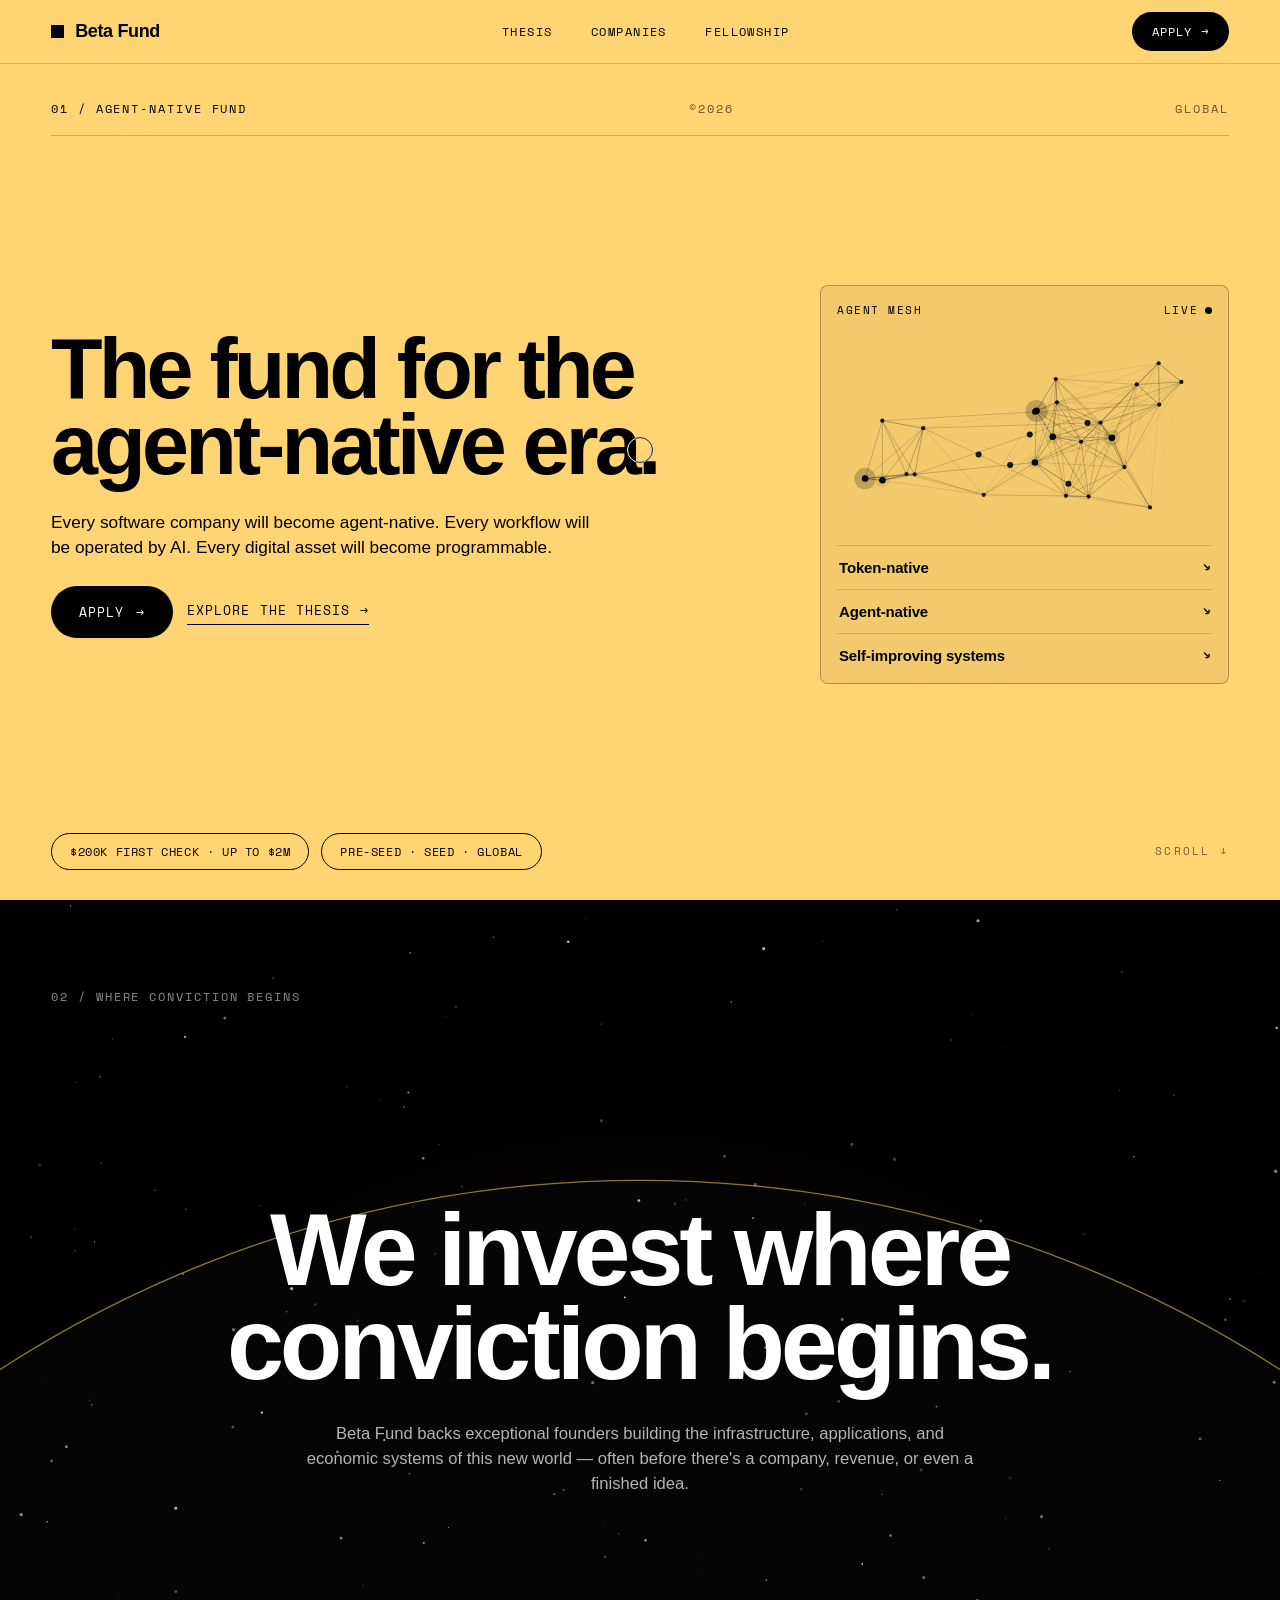
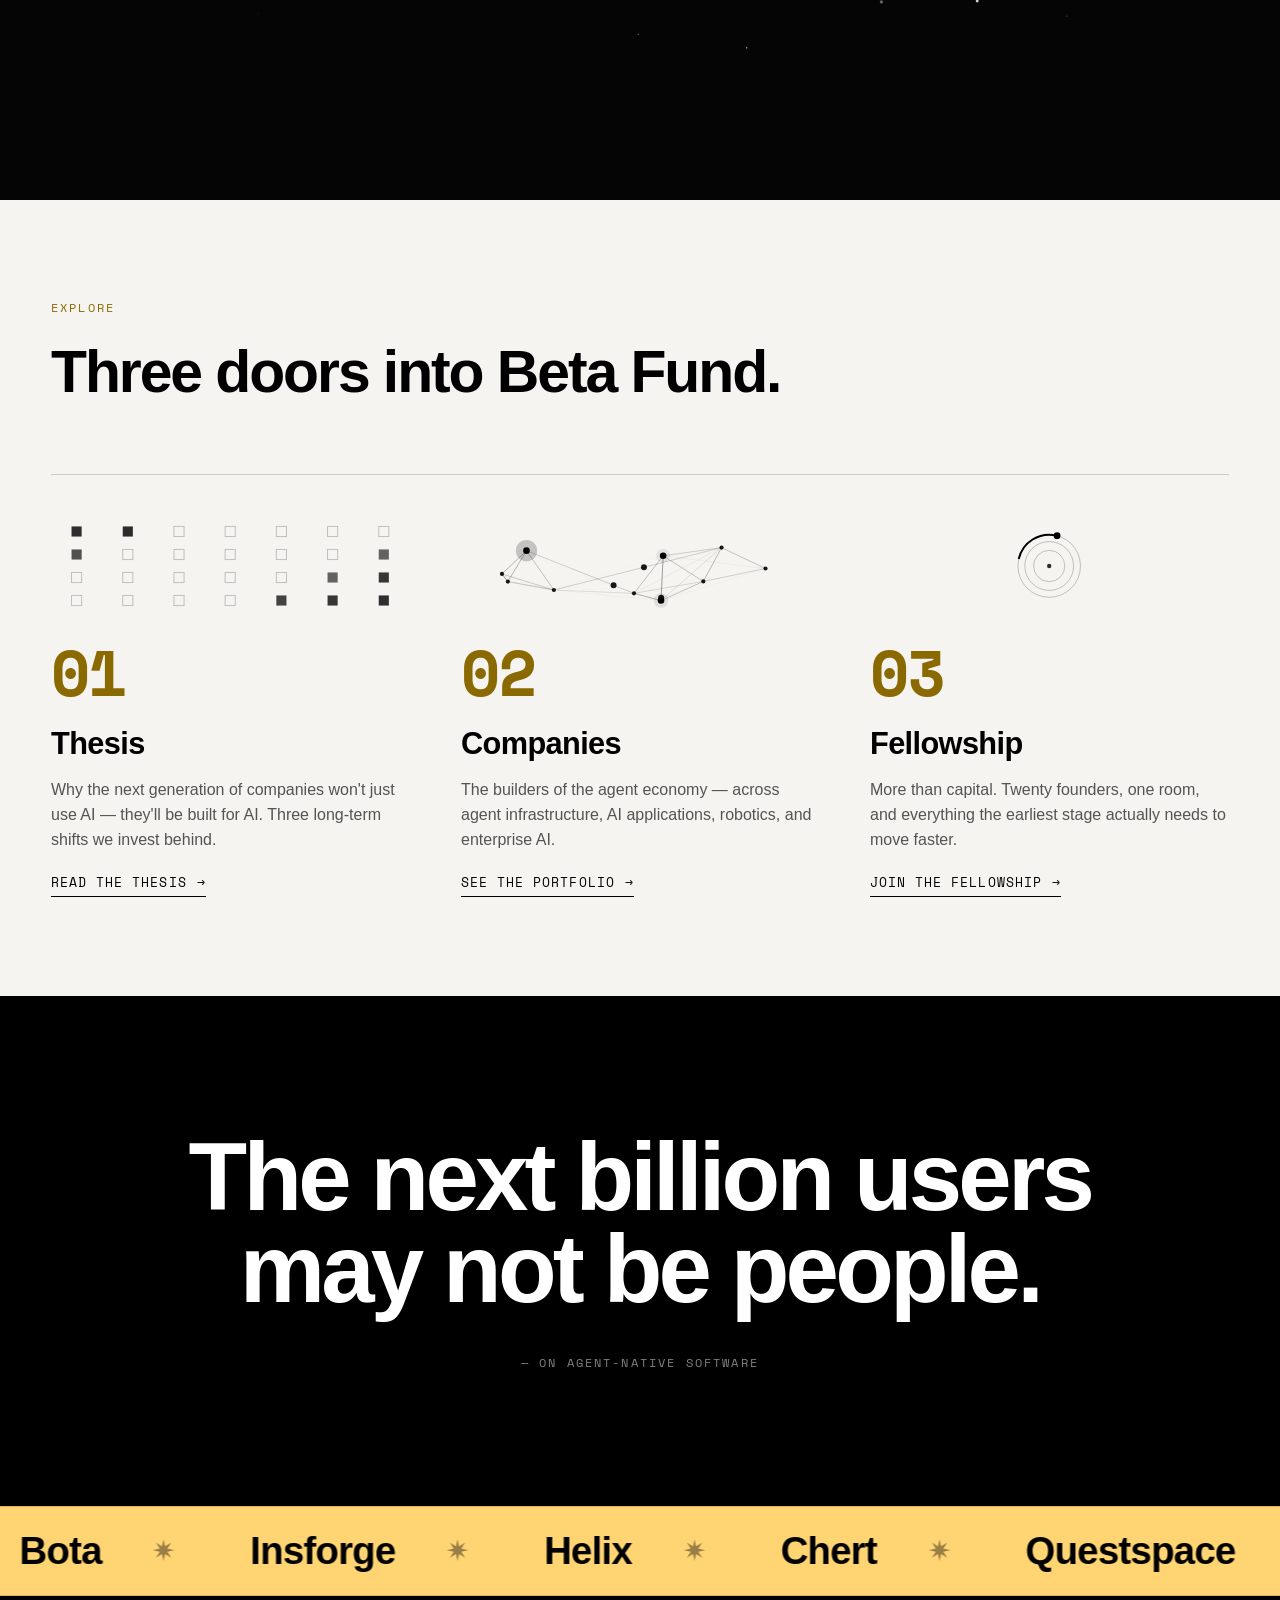
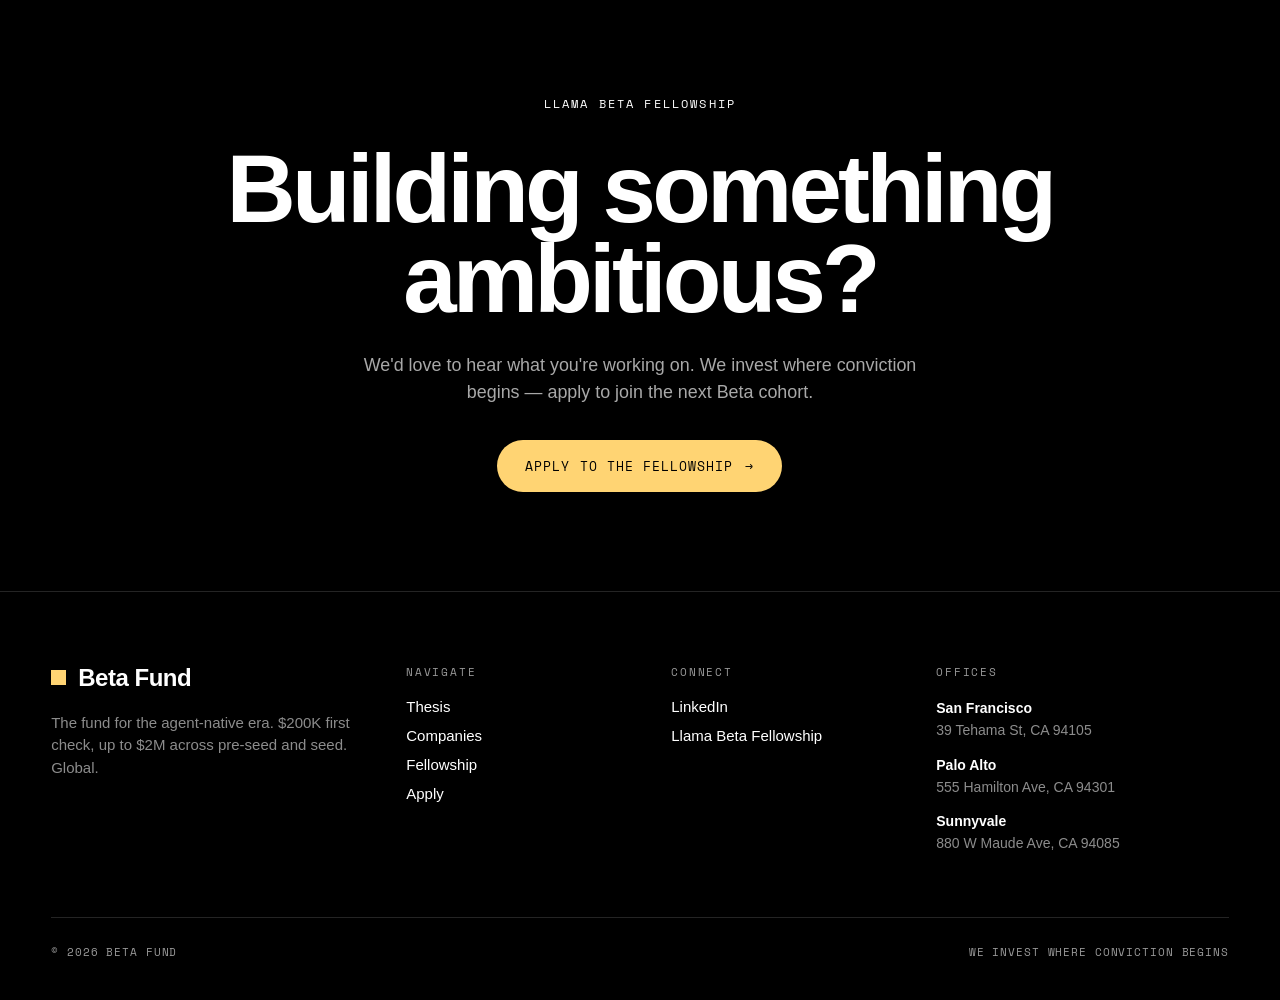
==== index.html @ a0176323 "Beta Fund site: multi-page static rebuild (mobile-optimized, a11y-hardened)" ====
<!DOCTYPE html>
<html lang="en">
<head>
<meta charset="utf-8">
<meta name="viewport" content="width=device-width, initial-scale=1">
<title>Beta Fund — The fund for the agent-native era</title>
<meta name="description" content="Beta Fund backs founders building the agent-native era. $200K first check, up to $2M across pre-seed and seed. Global.">
<meta property="og:title" content="Beta Fund — The fund for the agent-native era">
<meta property="og:description" content="We invest where conviction begins. $200K first check, up to $2M across pre-seed and seed. Global.">
<meta property="og:type" content="website">
<meta name="theme-color" content="#FFD473">
<link rel="icon" href="data:image/svg+xml,%3Csvg xmlns='http://www.w3.org/2000/svg' viewBox='0 0 32 32'%3E%3Crect width='32' height='32' fill='%23FFD473'/%3E%3Crect x='9' y='9' width='14' height='14' fill='%23000'/%3E%3C/svg%3E">
<meta property="og:image" content="https://betafund.ai/assets/og.png">
<link rel="preconnect" href="https://fonts.googleapis.com">
<link rel="preconnect" href="https://fonts.gstatic.com" crossorigin>
<link href="https://fonts.googleapis.com/css2?family=Space+Mono:wght@400;700&display=swap" rel="stylesheet">
<link rel="stylesheet" href="./css/site.css">
</head>
<body>
<a href="#main" class="skip-link">Skip to content</a>
<div id="mcursor"></div>

<header class="site-header">
  <a href="./index.html" class="brand" data-magnetic aria-label="Beta Fund — home"><span class="mark"></span>Beta&nbsp;Fund</a>
  <nav class="nav-links" aria-label="Primary">
    <a href="./thesis.html">Thesis</a>
    <a href="./companies.html">Companies</a>
    <a href="./fellowship.html">Fellowship</a>
  </nav>
  <a href="./apply.html" class="nav-cta" data-magnetic>Apply <span>→</span></a>
  <button class="nav-toggle" aria-label="Open menu" aria-expanded="false" aria-controls="mobileNav"><span></span><span></span><span></span></button>
</header>
<nav id="mobileNav" class="mobile-nav" aria-label="Mobile">
  <a href="./thesis.html">Thesis <span class="num">01</span></a>
  <a href="./companies.html">Companies <span class="num">02</span></a>
  <a href="./fellowship.html">Fellowship <span class="num">03</span></a>
  <a href="./apply.html">Apply <span class="num">04</span></a>
  <a href="./apply.html" class="m-cta">Apply to the fellowship →</a>
  <div class="m-meta">$200K first check · up to $2M</div>
</nav>

<main id="main" tabindex="-1">

  <!-- HERO -->
  <section class="hero" id="top">
    <div class="hero-top" data-reveal data-d="0">
      <span>01 / Agent-native fund</span>
      <span>©2026</span>
      <span>Global</span>
    </div>
    <div class="hero-main">
      <div>
        <h1 class="hero-title" data-reveal data-d="80">The fund for the agent-native era.</h1>
        <p class="hero-sub" data-reveal data-d="180">Every software company will become agent-native. Every workflow will be operated by AI. Every digital asset will become programmable.</p>
        <div class="hero-cta" data-reveal data-d="260" style="display:flex;flex-wrap:wrap;gap:14px;align-items:center;margin-top:26px">
          <a href="./apply.html" class="btn" data-magnetic style="background:#000;color:#fff">Apply <span class="arr">→</span></a>
          <a href="./thesis.html" class="text-link" data-magnetic style="margin-top:0">Explore the thesis <span class="arr">→</span></a>
        </div>
      </div>
      <div class="hero-card" data-reveal data-d="340">
        <div class="hero-card-head">
          <span>Agent mesh</span>
          <span class="live">Live <span class="dot"></span></span>
        </div>
        <canvas data-motif="mesh" data-animated="1" data-tone="ink"></canvas>
        <div>
          <a href="./thesis.html" class="thesis-link" data-magnetic>Token-native <span>↘</span></a>
          <a href="./thesis.html" class="thesis-link" data-magnetic>Agent-native <span>↘</span></a>
          <a href="./thesis.html" class="thesis-link" data-magnetic>Self-improving systems <span>↘</span></a>
        </div>
      </div>
    </div>
    <div class="hero-foot">
      <div class="pill-row" data-reveal data-d="200">
        <span class="pill">$200K first check · up to $2M</span>
        <span class="pill">Pre-seed · Seed · Global</span>
      </div>
      <span class="scroll-hint">Scroll ↓</span>
    </div>
  </section>

  <!-- FILM / COSMIC -->
  <section class="film">
    <canvas id="cosmic"></canvas>
    <div class="corner">02 / Where conviction begins</div>
    <div class="film-inner">
      <h2 data-reveal>We invest where<br>conviction begins.</h2>
      <p data-reveal data-d="160">Beta Fund backs exceptional founders building the infrastructure, applications, and economic systems of this new world — often before there's a company, revenue, or even a finished idea.</p>
    </div>
  </section>

  <!-- EXPLORE CARDS -->
  <section class="section bg-paper">
    <div class="wrap">
      <div class="section-head measure">
        <div class="eyebrow gold" data-reveal>Explore</div>
        <h2 class="h2" data-reveal data-d="60">Three doors into Beta Fund.</h2>
      </div>
      <div class="thesis-grid">
        <a href="./thesis.html" class="thesis-card" data-reveal data-d="100" data-magnetic style="display:block;color:inherit">
          <canvas data-motif="grid" data-tone="ink"></canvas>
          <div class="num">01</div>
          <h3>Thesis</h3>
          <p>Why the next generation of companies won't just use AI — they'll be built for AI. Three long-term shifts we invest behind.</p>
          <span class="text-link" style="margin-top:20px">Read the thesis <span class="arr">→</span></span>
        </a>
        <a href="./companies.html" class="thesis-card" data-reveal data-d="160" data-magnetic style="display:block;color:inherit">
          <canvas data-motif="mesh" data-tone="ink"></canvas>
          <div class="num">02</div>
          <h3>Companies</h3>
          <p>The builders of the agent economy — across agent infrastructure, AI applications, robotics, and enterprise AI.</p>
          <span class="text-link" style="margin-top:20px">See the portfolio <span class="arr">→</span></span>
        </a>
        <a href="./fellowship.html" class="thesis-card" data-reveal data-d="220" data-magnetic style="display:block;color:inherit">
          <canvas data-motif="loop" data-tone="ink"></canvas>
          <div class="num">03</div>
          <h3>Fellowship</h3>
          <p>More than capital. Twenty founders, one room, and everything the earliest stage actually needs to move faster.</p>
          <span class="text-link" style="margin-top:20px">Join the fellowship <span class="arr">→</span></span>
        </a>
      </div>
    </div>
  </section>

  <!-- PULL QUOTE -->
  <section class="pull">
    <p data-reveal>The next billion users<br>may not be people.</p>
    <div class="src" data-reveal data-d="160">— On agent-native software</div>
  </section>

  <!-- MARQUEE -->
  <div class="marquee">
    <div class="marquee-track" id="marquee-track">
      <span>Bota<span class="star">✷</span></span><span>Insforge<span class="star">✷</span></span><span>Helix<span class="star">✷</span></span><span>Chert<span class="star">✷</span></span><span>Questspace<span class="star">✷</span></span><span>Pally<span class="star">✷</span></span><span>Origami Robotics<span class="star">✷</span></span><span>Neural Motion<span class="star">✷</span></span><span>Ruune<span class="star">✷</span></span><span>Vali<span class="star">✷</span></span><span>Scam AI<span class="star">✷</span></span><span>Emergent Sciences<span class="star">✷</span></span>
      <span>Bota<span class="star">✷</span></span><span>Insforge<span class="star">✷</span></span><span>Helix<span class="star">✷</span></span><span>Chert<span class="star">✷</span></span><span>Questspace<span class="star">✷</span></span><span>Pally<span class="star">✷</span></span><span>Origami Robotics<span class="star">✷</span></span><span>Neural Motion<span class="star">✷</span></span><span>Ruune<span class="star">✷</span></span><span>Vali<span class="star">✷</span></span><span>Scam AI<span class="star">✷</span></span><span>Emergent Sciences<span class="star">✷</span></span>
    </div>
  </div>

  <!-- CTA -->
  <section class="section bg-ink" style="text-align:center">
    <div class="wrap">
      <div class="eyebrow acc" data-reveal style="margin-bottom:32px">Llama Beta Fellowship</div>
      <h2 data-reveal data-d="60" style="margin:0 auto;max-width:1100px;font-weight:800;font-size:clamp(40px,7.5vw,110px);line-height:.94;letter-spacing:-.04em;text-wrap:balance">Building something ambitious?</h2>
      <p class="lead" data-reveal data-d="140" style="margin:28px auto 0;text-align:center;max-width:560px">We'd love to hear what you're working on. We invest where conviction begins — apply to join the next Beta cohort.</p>
      <div data-reveal data-d="200" style="margin-top:34px">
        <a href="./apply.html" class="btn accent" data-magnetic>Apply to the fellowship <span class="arr">→</span></a>
      </div>
    </div>
  </section>

</main>

<footer class="site-footer">
  <div class="wrap">
    <div class="footer-grid">
      <div class="fbrand">
        <a href="./index.html" data-magnetic><span class="mark"></span>Beta Fund</a>
        <p>The fund for the agent-native era. $200K first check, up to $2M across pre-seed and seed. Global.</p>
      </div>
      <div class="fcol">
        <div class="ftitle">Navigate</div>
        <div class="flist">
          <a href="./thesis.html">Thesis</a>
          <a href="./companies.html">Companies</a>
          <a href="./fellowship.html">Fellowship</a>
          <a href="./apply.html">Apply</a>
        </div>
      </div>
      <div class="fcol">
        <div class="ftitle">Connect</div>
        <div class="flist">
          <a href="https://www.linkedin.com/company/betafund/" target="_blank" rel="noopener">LinkedIn</a>
          <a href="./apply.html">Llama Beta Fellowship</a>
        </div>
      </div>
      <div class="fcol">
        <div class="ftitle">Offices</div>
        <div class="offices">
          <div><span class="city">San Francisco</span>39 Tehama St, CA 94105</div>
          <div><span class="city">Palo Alto</span>555 Hamilton Ave, CA 94301</div>
          <div><span class="city">Sunnyvale</span>880 W Maude Ave, CA 94085</div>
        </div>
      </div>
    </div>
    <div class="footer-bottom">
      <span>© 2026 Beta Fund</span>
      <span>We invest where conviction begins</span>
    </div>
  </div>
</footer>

<script src="./js/site.js"></script>
</body>
</html>
---- css/site.css ----
/* ============================================================
   Beta Fund — shared design system (multi-page static)
   Yellow editorial. Mobile-first.
   ============================================================ */
:root{
  --accent:#FFD473;
  --gold-deep:#8A6A00;
  --ink:#000000;
  --paper:#F6F4F1;
  --sans:'Helvetica Neue',Helvetica,Arial,sans-serif;
  --mono:'Space Mono',ui-monospace,'SF Mono',Menlo,monospace;
  --header-h:64px;
  --pad-x:clamp(18px,4vw,72px);
  --maxw:1280px;
}
*{box-sizing:border-box}
html{scroll-behavior:smooth;-webkit-text-size-adjust:100%}
body{
  margin:0;background:var(--ink);font-family:var(--sans);color:var(--ink);
  -webkit-font-smoothing:antialiased;text-rendering:optimizeLegibility;
  overflow-x:hidden;
}
a{color:inherit;text-decoration:none}
button{font-family:inherit}
img{max-width:100%;display:block}
canvas{display:block}
::selection{background:var(--accent);color:#000}
/* Visible on BOTH the yellow surfaces (dark halo) and the black surfaces (yellow ring).
   Keep the real outline as the forced-colors / Windows High Contrast fallback. */
:focus-visible{outline:2px solid var(--accent);outline-offset:2px;box-shadow:0 0 0 4px rgba(0,0,0,.75)}

/* skip link */
.skip-link{position:absolute;left:-9999px;top:0;z-index:3000}
.skip-link:focus{left:12px;top:12px;width:auto;height:auto;padding:10px 16px;background:#000;color:#fff;font-family:var(--mono);font-size:13px;letter-spacing:.06em;text-transform:uppercase;border-radius:8px}

.mono{font-family:var(--mono)}
.eyebrow{font-family:var(--mono);font-size:12px;letter-spacing:.18em;text-transform:uppercase}

/* ---- magnetic cursor (desktop only) ---- */
#mcursor{
  position:fixed;top:0;left:0;width:26px;height:26px;border-radius:50%;
  border:1.5px solid #fff;background:transparent;mix-blend-mode:difference;
  pointer-events:none;z-index:3000;
  transform:translate3d(-100px,-100px,0) translate(-50%,-50%);will-change:transform;
}
@media (hover:none){#mcursor{display:none!important}}

/* ============================================================
   HEADER + MOBILE NAV
   ============================================================ */
.site-header{
  position:fixed;top:0;left:0;right:0;height:var(--header-h);z-index:2000;
  background:var(--accent);display:flex;align-items:center;justify-content:space-between;
  padding:0 var(--pad-x);border-bottom:1px solid rgba(0,0,0,.16);
}
.brand{display:flex;align-items:center;gap:11px;font-weight:700;font-size:18px;letter-spacing:-.02em;color:#000}
.brand .mark{width:13px;height:13px;background:#000;display:inline-block}
.nav-links{display:flex;align-items:center;gap:clamp(20px,3vw,44px)}
.nav-links a{
  font-family:var(--mono);font-size:12px;letter-spacing:.12em;text-transform:uppercase;color:#000;
  padding:6px 0;border-bottom:1px solid transparent;transition:border-color .18s,opacity .18s;
}
.nav-links a:hover{border-bottom-color:#000}
.nav-links a[aria-current="page"]{border-bottom-color:#000}
.nav-cta{
  background:#000;color:#fff;font-family:var(--mono);font-size:12px;letter-spacing:.1em;text-transform:uppercase;
  padding:11px 20px;border-radius:100px;display:inline-flex;align-items:center;gap:8px;transition:background .18s;
}
.nav-cta:hover{background:#1a1a1a}

/* hamburger */
.nav-toggle{
  display:none;width:44px;height:44px;border:1px solid rgba(0,0,0,.4);border-radius:8px;
  background:transparent;cursor:pointer;align-items:center;justify-content:center;flex-direction:column;gap:5px;
}
.nav-toggle span{display:block;width:20px;height:2px;background:#000;transition:transform .25s,opacity .25s}
.nav-toggle[aria-expanded="true"] span:nth-child(1){transform:translateY(7px) rotate(45deg)}
.nav-toggle[aria-expanded="true"] span:nth-child(2){opacity:0}
.nav-toggle[aria-expanded="true"] span:nth-child(3){transform:translateY(-7px) rotate(-45deg)}

/* mobile drawer */
.mobile-nav{
  position:fixed;inset:var(--header-h) 0 0 0;z-index:1900;background:var(--accent);
  display:flex;flex-direction:column;padding:28px var(--pad-x) 40px;gap:4px;
  transform:translateY(-12px);opacity:0;pointer-events:none;visibility:hidden;
  transition:opacity .28s ease,transform .28s ease,visibility .28s;
  overflow-y:auto;
}
.mobile-nav.open{opacity:1;transform:none;pointer-events:auto;visibility:visible}
.mobile-nav a{
  font-weight:700;font-size:clamp(28px,8vw,44px);letter-spacing:-.02em;color:#000;
  padding:18px 0;border-bottom:1px solid rgba(0,0,0,.16);display:flex;justify-content:space-between;align-items:center;
}
.mobile-nav a .num{font-family:var(--mono);font-size:13px;font-weight:400;opacity:.5}
.mobile-nav a[aria-current="page"]{padding-left:16px;box-shadow:inset 4px 0 0 #000}
.mobile-nav a[aria-current="page"] .num{opacity:1}
.mobile-nav .m-cta{
  margin-top:24px;background:#000;color:#fff;border-radius:100px;justify-content:center;
  font-family:var(--mono);font-size:14px;letter-spacing:.08em;text-transform:uppercase;font-weight:700;
  padding:18px;border-bottom:none;
}
.mobile-nav .m-meta{margin-top:auto;padding-top:28px;font-family:var(--mono);font-size:11px;letter-spacing:.12em;text-transform:uppercase;color:rgba(0,0,0,.5);border-bottom:none}
body.nav-open{position:fixed;left:0;right:0;width:100%;overflow:hidden}

@media (max-width:860px){
  .nav-links{display:none}
  .nav-cta{display:none}
  .nav-toggle{display:flex}
}

/* ============================================================
   LAYOUT PRIMITIVES
   ============================================================ */
main{display:block;background:var(--ink)}
.section{padding:clamp(72px,11vh,150px) var(--pad-x)}
.section-pad-top{padding-top:calc(var(--header-h) + clamp(40px,7vh,90px))}
.wrap{max-width:var(--maxw);margin:0 auto;width:100%}
.measure{max-width:1000px}
.bg-paper{background:var(--paper);color:#000}
.bg-ink{background:#000;color:#fff}
.bg-accent{background:var(--accent);color:#000}

.section-head .eyebrow{margin-bottom:26px}
.section-head .eyebrow.gold{color:var(--gold-deep)}
.section-head .eyebrow.acc{color:var(--accent)}
.h2{margin:0;font-weight:800;font-size:clamp(30px,4.6vw,64px);line-height:1.02;letter-spacing:-.035em;text-wrap:balance}
.lead{margin:28px 0 0;max-width:680px;font-size:clamp(16px,1.4vw,21px);line-height:1.5}
.bg-paper .lead{color:rgba(0,0,0,.62)}
.bg-ink .lead{color:rgba(255,255,255,.66)}

/* ============================================================
   HERO (home)
   ============================================================ */
.hero{
  background:var(--accent);color:#000;min-height:100svh;
  padding:calc(var(--header-h) + 36px) var(--pad-x) 30px;
  display:flex;flex-direction:column;justify-content:space-between;gap:clamp(28px,4vh,52px);
  position:relative;overflow:hidden;
}
.hero-top{
  display:flex;justify-content:space-between;align-items:center;
  font-family:var(--mono);font-size:12px;letter-spacing:.16em;text-transform:uppercase;
  flex-wrap:wrap;gap:12px;border-bottom:1px solid rgba(0,0,0,.2);padding-bottom:18px;
}
.hero-top span:not(:first-child){opacity:.6}
.hero-main{display:grid;grid-template-columns:1.55fr .9fr;gap:clamp(32px,5vw,72px);align-items:center;width:100%}
.hero-title{margin:0;font-weight:800;font-size:clamp(40px,6.6vw,116px);line-height:.9;letter-spacing:-.045em}
.hero-sub{margin:clamp(22px,3vh,34px) 0 0;max-width:560px;font-size:clamp(16px,1.35vw,21px);line-height:1.45;font-weight:500}
.text-link{
  display:inline-flex;align-items:center;gap:10px;margin-top:26px;
  font-family:var(--mono);font-size:13px;letter-spacing:.08em;text-transform:uppercase;
  border-bottom:1px solid currentColor;padding-bottom:4px;
}
.text-link .arr,.btn .arr{display:inline-block;transition:transform .18s cubic-bezier(.2,0,0,1)}
.text-link:hover .arr,.btn:hover .arr{transform:translateX(5px)}
.hero-card{
  border:1px solid rgba(0,0,0,.28);border-radius:8px;background:rgba(0,0,0,.05);
  padding:16px 16px 6px;display:flex;flex-direction:column;gap:14px;min-height:clamp(300px,44vh,420px);
}
.hero-card-head{display:flex;justify-content:space-between;align-items:center;font-family:var(--mono);font-size:11px;letter-spacing:.14em;text-transform:uppercase}
.hero-card-head .live{display:inline-flex;align-items:center;gap:7px}
.hero-card-head .dot{width:7px;height:7px;border-radius:50%;background:#000;display:inline-block}
.hero-card canvas{flex:1;width:100%;min-height:175px}
.hero-card .thesis-link{display:flex;align-items:center;justify-content:space-between;gap:10px;min-height:44px;padding:11px 2px;font-size:15px;font-weight:600;letter-spacing:-.01em;border-top:1px solid rgba(0,0,0,.14);transition:opacity .18s}
.hero-card .thesis-link:hover{opacity:.55}
.hero-card .thesis-link span{font-family:var(--mono);font-size:12px}
.hero-foot{display:flex;justify-content:space-between;align-items:center;gap:20px;flex-wrap:wrap}
.pill-row{display:flex;gap:12px;flex-wrap:wrap;align-items:center}
.pill{border:1px solid #000;border-radius:100px;padding:9px 18px;font-family:var(--mono);font-size:12px;letter-spacing:.05em;text-transform:uppercase}
.scroll-hint{font-family:var(--mono);font-size:11px;letter-spacing:.2em;text-transform:uppercase;opacity:.55}

@media (max-width:900px){.hero-main{grid-template-columns:1fr}}

/* ---- film / cosmic ---- */
.film{position:relative;background:#000;color:#fff;min-height:100svh;overflow:hidden;display:flex;align-items:center;justify-content:center}
.film #cosmic{position:absolute;inset:0;width:100%;height:100%}
.film .corner{position:absolute;top:calc(var(--header-h) + 24px);left:var(--pad-x);font-family:var(--mono);font-size:12px;letter-spacing:.16em;text-transform:uppercase;color:rgba(255,255,255,.55)}
.film-inner{position:relative;z-index:1;text-align:center;padding:clamp(28px,6vw,80px);max-width:1100px}
.film h2{margin:0;font-weight:800;font-size:clamp(38px,8vw,124px);line-height:.92;letter-spacing:-.04em}
.film p{margin:30px auto 0;max-width:680px;font-size:clamp(15px,1.3vw,20px);line-height:1.5;color:rgba(255,255,255,.7)}

/* ---- pull quote ---- */
.pull{background:#000;color:#fff;padding:clamp(80px,15vh,200px) var(--pad-x);text-align:center}
.pull p{margin:0 auto;max-width:1200px;font-weight:800;font-size:clamp(26px,7.5vw,118px);line-height:.96;letter-spacing:-.04em;text-wrap:balance}
.pull .src{margin-top:38px;font-family:var(--mono);font-size:12px;letter-spacing:.18em;text-transform:uppercase;color:rgba(255,255,255,.5)}

/* ============================================================
   THESIS
   ============================================================ */
.thesis-grid{
  display:grid;grid-template-columns:repeat(auto-fit,minmax(280px,1fr));gap:clamp(36px,4vw,72px);
  margin-top:clamp(48px,8vh,100px);border-top:1px solid rgba(0,0,0,.16);padding-top:clamp(40px,5vh,64px);
}
.bg-ink .thesis-grid{border-top-color:rgba(255,255,255,.16)}
.thesis-card canvas{width:100%;height:92px;margin-bottom:28px}
.thesis-card .num{font-family:var(--mono);font-size:clamp(40px,5vw,72px);font-weight:700;color:var(--gold-deep);line-height:1;letter-spacing:-.03em}
.thesis-card h3{margin:22px 0 16px;font-weight:700;font-size:clamp(24px,2.4vw,34px);letter-spacing:-.02em}
.thesis-card p{margin:0;font-size:16px;line-height:1.55;color:rgba(0,0,0,.66)}

/* ============================================================
   PORTFOLIO / COMPANIES
   ============================================================ */
.theme-list{display:flex;flex-direction:column;gap:clamp(20px,3vh,32px);margin-top:clamp(40px,6vh,64px)}
.theme-card{
  background:#0b0b0c;color:#fff;border-radius:8px;padding:clamp(28px,3.5vw,56px);
  display:flex;flex-direction:column;gap:32px;overflow:hidden;
}
.theme-card .tc-top{display:flex;justify-content:space-between;align-items:flex-start;font-family:var(--mono);font-size:12px;letter-spacing:.14em;text-transform:uppercase;color:rgba(255,255,255,.55)}
.theme-card .tc-body{display:grid;grid-template-columns:1.1fr .9fr;gap:clamp(28px,4vw,64px);align-items:end}
.theme-card h3{margin:0;font-weight:800;font-size:clamp(32px,5.4vw,72px);line-height:.94;letter-spacing:-.035em}
.theme-card .cos{margin-top:clamp(24px,3vh,40px);display:flex;flex-direction:column}
.theme-card .co{display:flex;align-items:baseline;gap:18px;padding:16px 0;border-top:1px solid rgba(255,255,255,.14)}
.theme-card .co .ci{font-family:var(--mono);font-size:12px;color:rgba(255,255,255,.4)}
.theme-card .co .cn{font-size:clamp(20px,2vw,30px);font-weight:600;letter-spacing:-.01em}
.theme-card .tc-motif{position:relative;aspect-ratio:4/3;border-radius:4px;border:1px solid rgba(255,255,255,.14);overflow:hidden;min-height:180px;background:rgba(255,255,255,.02)}
.theme-card .tc-motif canvas{position:absolute;inset:0;width:100%;height:100%}
.theme-card .tc-motif .ml{position:absolute;left:14px;bottom:12px;font-family:var(--mono);font-size:10px;letter-spacing:.14em;text-transform:uppercase;color:rgba(255,255,255,.5)}
@media (max-width:720px){.theme-card .tc-body{grid-template-columns:1fr}.theme-card .tc-motif{order:-1;min-height:150px}}

/* CTA strip */
.cta-strip{margin-top:clamp(48px,8vh,90px);border-top:1px solid rgba(0,0,0,.16);padding-top:clamp(32px,4vh,52px);display:flex;justify-content:space-between;align-items:flex-end;gap:24px;flex-wrap:wrap}
.bg-ink .cta-strip{border-top-color:rgba(255,255,255,.16)}
.cta-strip .big{font-weight:700;font-size:clamp(22px,2.4vw,34px);letter-spacing:-.02em}
.cta-strip .sub{margin-top:8px;color:rgba(0,0,0,.6);font-size:17px}
.bg-ink .cta-strip .sub{color:rgba(255,255,255,.6)}
.btn{
  display:inline-flex;align-items:center;gap:12px;background:#000;color:#fff;border-radius:100px;
  padding:16px 28px;font-family:var(--mono);font-size:13px;letter-spacing:.08em;text-transform:uppercase;
  border:none;cursor:pointer;transition:background .18s,color .18s;
}
.btn:hover{background:var(--accent);color:#000}
.btn.accent{background:var(--accent);color:#000}
.btn.accent:hover{background:#fff}

/* ============================================================
   FELLOWSHIP
   ============================================================ */
.fellow-grid{display:grid;grid-template-columns:repeat(auto-fit,minmax(300px,1fr));gap:clamp(36px,5vw,80px);align-items:start}
.fellow-aside{position:sticky;top:calc(var(--header-h) + 32px)}
/* once the fellowship grid collapses to one column (~692px), a sticky aside
   would pin over the accordion below it — disable sticky there. */
@media (max-width:700px){.fellow-aside{position:static;top:auto}}
.fellow-aside h1{margin:0;font-weight:800;font-size:clamp(38px,5.6vw,80px);line-height:.96;letter-spacing:-.035em}
.fellow-aside p{margin:28px 0 0;max-width:420px;font-size:17px;line-height:1.55;color:rgba(255,255,255,.62)}
.fellow-aside .net{margin-top:clamp(30px,4vh,46px);border:1px solid rgba(255,255,255,.16);border-radius:8px;background:rgba(255,255,255,.02);padding:14px 14px 10px}
.fellow-aside .net canvas{width:100%;height:clamp(150px,20vh,190px)}
.fellow-aside .net .cap{margin-top:10px;display:flex;justify-content:space-between;align-items:center;font-family:var(--mono);font-size:11px;letter-spacing:.14em;text-transform:uppercase;color:rgba(255,255,255,.5)}
.accordion{border-bottom:1px solid rgba(255,255,255,.16)}
.acc-item{border-top:1px solid rgba(255,255,255,.16)}
.acc-btn{width:100%;background:transparent;border:0;color:#fff;cursor:pointer;display:flex;align-items:center;justify-content:space-between;gap:20px;padding:26px 4px;text-align:left;transition:opacity .18s}
.acc-btn:hover{opacity:.78}
.acc-btn .lhs{display:flex;align-items:baseline;gap:18px}
.acc-btn .anum{font-family:var(--mono);font-size:12px;color:rgba(255,255,255,.4)}
.acc-btn .atitle{font-weight:600;font-size:clamp(19px,1.9vw,27px);letter-spacing:-.015em}
.acc-btn .sign{font-family:var(--mono);font-size:26px;color:var(--accent);line-height:1;font-weight:400;transition:transform .25s}
.acc-btn[aria-expanded="true"] .sign{transform:rotate(45deg)}
.acc-panel{max-height:0;opacity:0;visibility:hidden;overflow:hidden;transition:max-height .55s cubic-bezier(.2,0,0,1),opacity .4s ease-in-out,visibility .55s}
.acc-btn[aria-expanded="true"] + .acc-panel{visibility:visible}
.acc-panel p{margin:0 4px 26px 44px;max-width:560px;font-size:16px;line-height:1.6;color:rgba(255,255,255,.66)}
@media (max-width:620px){.acc-panel p{margin-left:34px}}

/* stat band */
.stat-band{display:grid;grid-template-columns:repeat(auto-fit,minmax(180px,1fr));gap:clamp(28px,4vw,56px);margin-top:clamp(40px,6vh,72px);border-top:1px solid rgba(255,255,255,.16);padding-top:clamp(32px,4vh,48px)}
.stat .v{font-weight:800;font-size:clamp(44px,6vw,90px);line-height:1;letter-spacing:-.04em}
.stat .l{margin-top:14px;font-family:var(--mono);font-size:12px;letter-spacing:.06em;text-transform:uppercase;color:rgba(255,255,255,.55)}

/* ============================================================
   MARQUEE
   ============================================================ */
.marquee{background:var(--accent);color:#000;padding:22px 0;overflow:hidden;border-top:1px solid rgba(0,0,0,.16);border-bottom:1px solid rgba(0,0,0,.16);white-space:nowrap}
.marquee-track{display:inline-flex;align-items:center;will-change:transform}
.marquee-track span{display:inline-flex;align-items:center;font-weight:700;font-size:clamp(22px,3vw,40px);letter-spacing:-.02em;padding:0 26px}
.marquee-track .star{opacity:.4;padding-left:52px;font-size:.6em}

/* ============================================================
   APPLY FORM
   ============================================================ */
.apply-hero{text-align:center;max-width:1100px;margin:0 auto}
.apply-hero h1{margin:0 auto;font-weight:800;font-size:clamp(40px,7.5vw,104px);line-height:.94;letter-spacing:-.04em;text-wrap:balance}
.apply-hero .lead{margin:28px auto 0;color:rgba(255,255,255,.66)}
.apply-pills{display:flex;justify-content:center;gap:10px;flex-wrap:wrap;margin-top:30px}
.apply-pills span{border:1px solid rgba(255,255,255,.3);border-radius:100px;padding:9px 16px;font-family:var(--mono);font-size:11px;letter-spacing:.06em;text-transform:uppercase;color:rgba(255,255,255,.85)}
#applyForm{display:grid;grid-template-columns:1fr 1fr;gap:16px 18px;max-width:760px;margin:48px auto 0;text-align:left}
#applyForm .af-full{grid-column:1/-1}
#applyForm label{display:block;font-family:var(--mono);font-size:11px;letter-spacing:.12em;text-transform:uppercase;color:rgba(255,255,255,.5);margin-bottom:8px}
#applyForm input,#applyForm select,#applyForm textarea{width:100%;background:rgba(255,255,255,.04);border:1px solid rgba(255,255,255,.16);border-radius:10px;padding:13px 14px;font-family:var(--sans);font-size:16px;color:#fff;outline:none;transition:border-color .18s,background .18s}
#applyForm input::placeholder,#applyForm textarea::placeholder{color:rgba(255,255,255,.55)}
#applyForm input:focus,#applyForm select:focus,#applyForm textarea:focus{border-color:var(--accent);background:rgba(255,255,255,.07)}
#applyForm textarea{min-height:94px;resize:vertical;line-height:1.45}
#applyForm select{appearance:none;-webkit-appearance:none;cursor:pointer;background-image:linear-gradient(45deg,transparent 50%,rgba(255,255,255,.5) 50%),linear-gradient(135deg,rgba(255,255,255,.5) 50%,transparent 50%);background-position:calc(100% - 18px) 19px,calc(100% - 13px) 19px;background-size:5px 5px,5px 5px;background-repeat:no-repeat}
#applyForm option{color:#000}
#applyBtn{grid-column:1/-1;justify-self:start;display:inline-flex;align-items:center;gap:14px;margin-top:8px;background:var(--accent);color:#000;border:none;border-radius:100px;padding:18px 34px;font-family:var(--mono);font-size:14px;letter-spacing:.08em;text-transform:uppercase;font-weight:700;cursor:pointer;transition:background .18s}
#applyBtn:hover{background:#fff}
#applyBtn:disabled{cursor:default}
#applyMsg{grid-column:1/-1;font-family:var(--mono);font-size:12px;letter-spacing:.04em;color:rgba(255,255,255,.6);min-height:16px;margin-top:2px}
@media (max-width:680px){#applyForm{grid-template-columns:1fr;margin-top:36px}#applyBtn{width:100%;justify-content:center}}

/* ============================================================
   FOOTER
   ============================================================ */
.site-footer{background:#000;color:#fff;padding:clamp(56px,8vh,96px) var(--pad-x) 40px;border-top:1px solid rgba(255,255,255,.14)}
.footer-grid{display:grid;grid-template-columns:1.4fr 1fr 1fr 1.3fr;gap:40px;align-items:start}
.footer-grid .fbrand{min-width:240px}
.footer-grid .fbrand a{display:inline-flex;align-items:center;gap:12px;font-weight:700;font-size:24px;letter-spacing:-.02em}
.footer-grid .fbrand .mark{width:15px;height:15px;background:var(--accent);display:inline-block}
.footer-grid .fbrand p{margin:20px 0 0;max-width:340px;font-size:15px;line-height:1.5;color:rgba(255,255,255,.55)}
.fcol .ftitle{font-family:var(--mono);font-size:11px;letter-spacing:.16em;text-transform:uppercase;color:rgba(255,255,255,.6);margin-bottom:18px}
.fcol .flist{display:flex;flex-direction:column;gap:12px;font-size:15px}
.fcol .flist a{transition:color .18s}
.fcol .flist a:hover{color:var(--accent)}
.fcol .offices{display:flex;flex-direction:column;gap:14px;font-size:14px;line-height:1.45;color:rgba(255,255,255,.55)}
.fcol .offices .city{display:block;color:#fff;font-weight:600;margin-bottom:2px}
.footer-bottom{margin-top:clamp(48px,7vh,80px);padding-top:26px;border-top:1px solid rgba(255,255,255,.14);display:flex;justify-content:space-between;gap:16px;flex-wrap:wrap;font-family:var(--mono);font-size:11px;letter-spacing:.08em;text-transform:uppercase;color:rgba(255,255,255,.6)}
@media (max-width:860px){
  .footer-grid{grid-template-columns:1fr 1fr}
  /* footer is the only nav at the bottom on mobile — give links comfortable taps */
  .fcol .flist{gap:0}
  .fcol .flist a{display:inline-block;padding:13px 0}
}
@media (max-width:520px){.footer-grid{grid-template-columns:1fr}}

/* ============================================================
   REVEAL ANIMATION
   ============================================================ */
[data-reveal]{will-change:opacity,transform}
@media (prefers-reduced-motion:reduce){
  *{animation:none!important;transition:none!important;scroll-behavior:auto!important}
  [data-reveal]{opacity:1!important;transform:none!important}
}
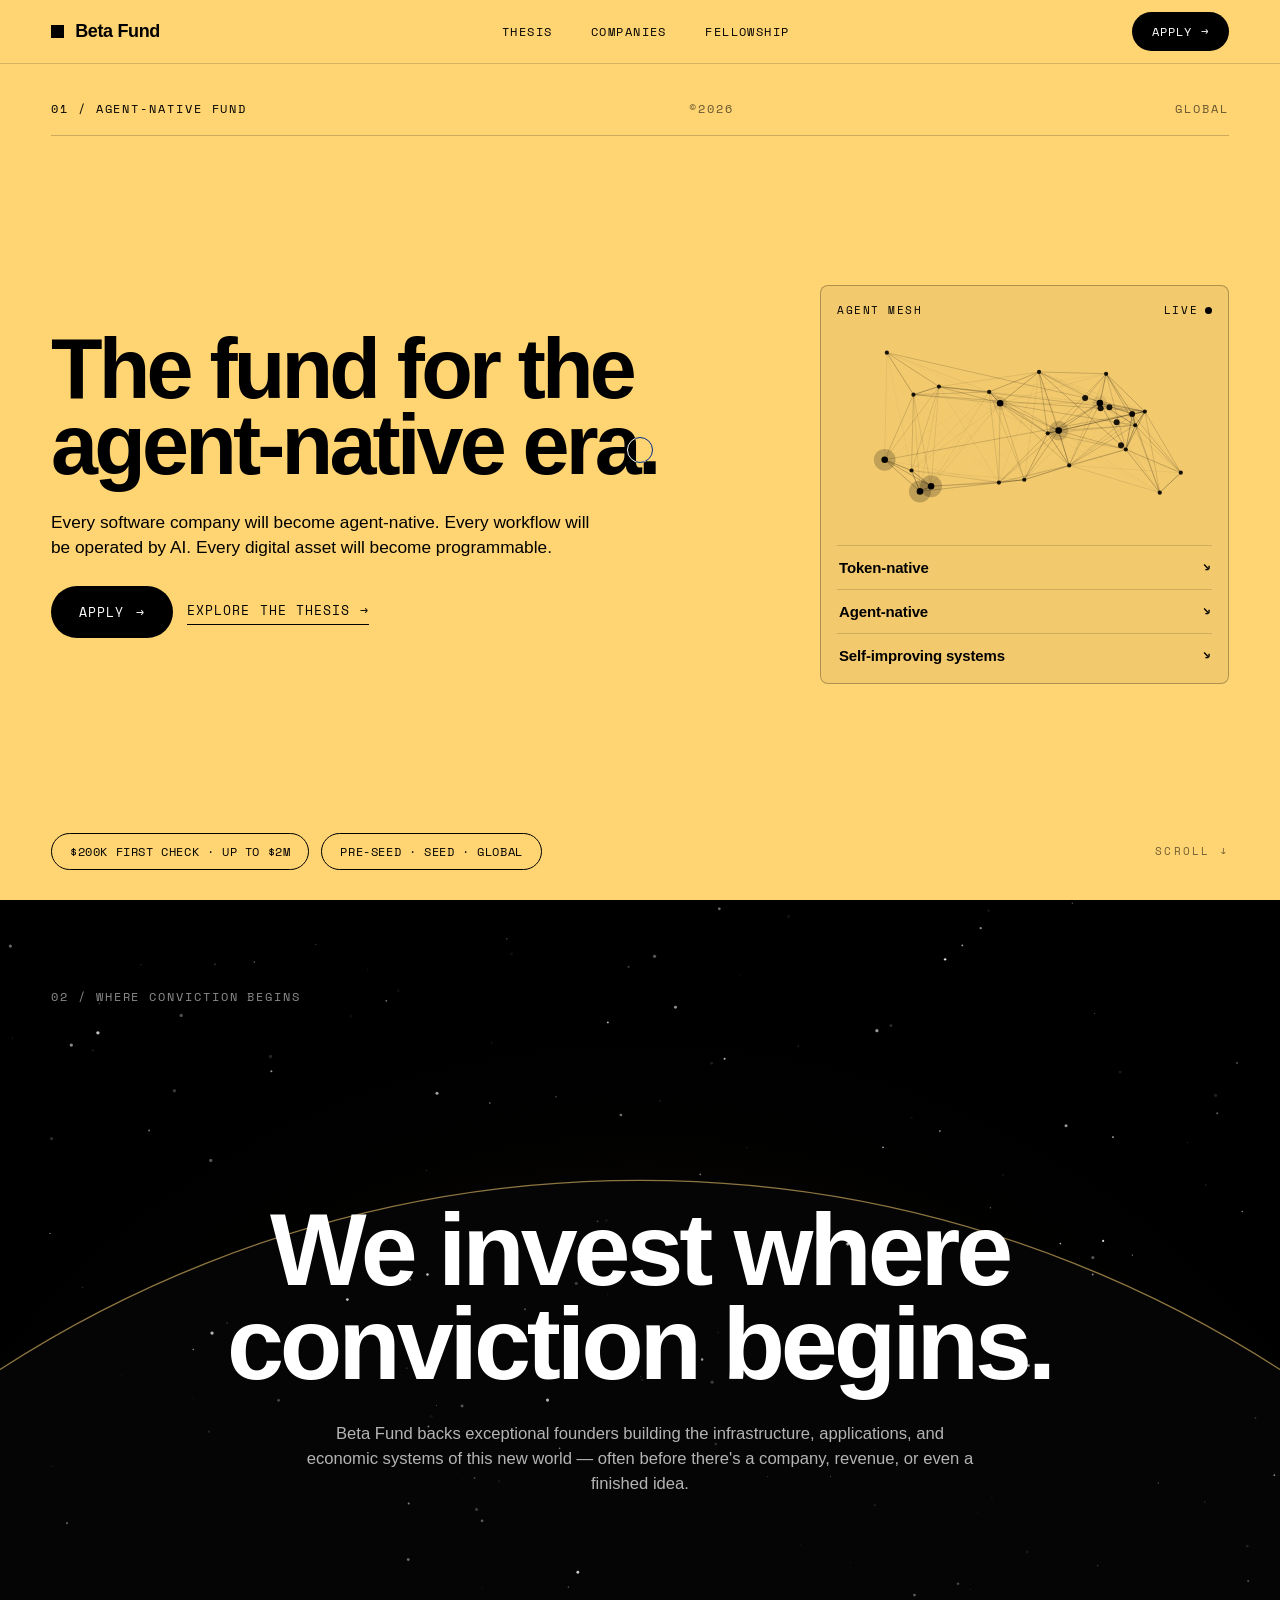
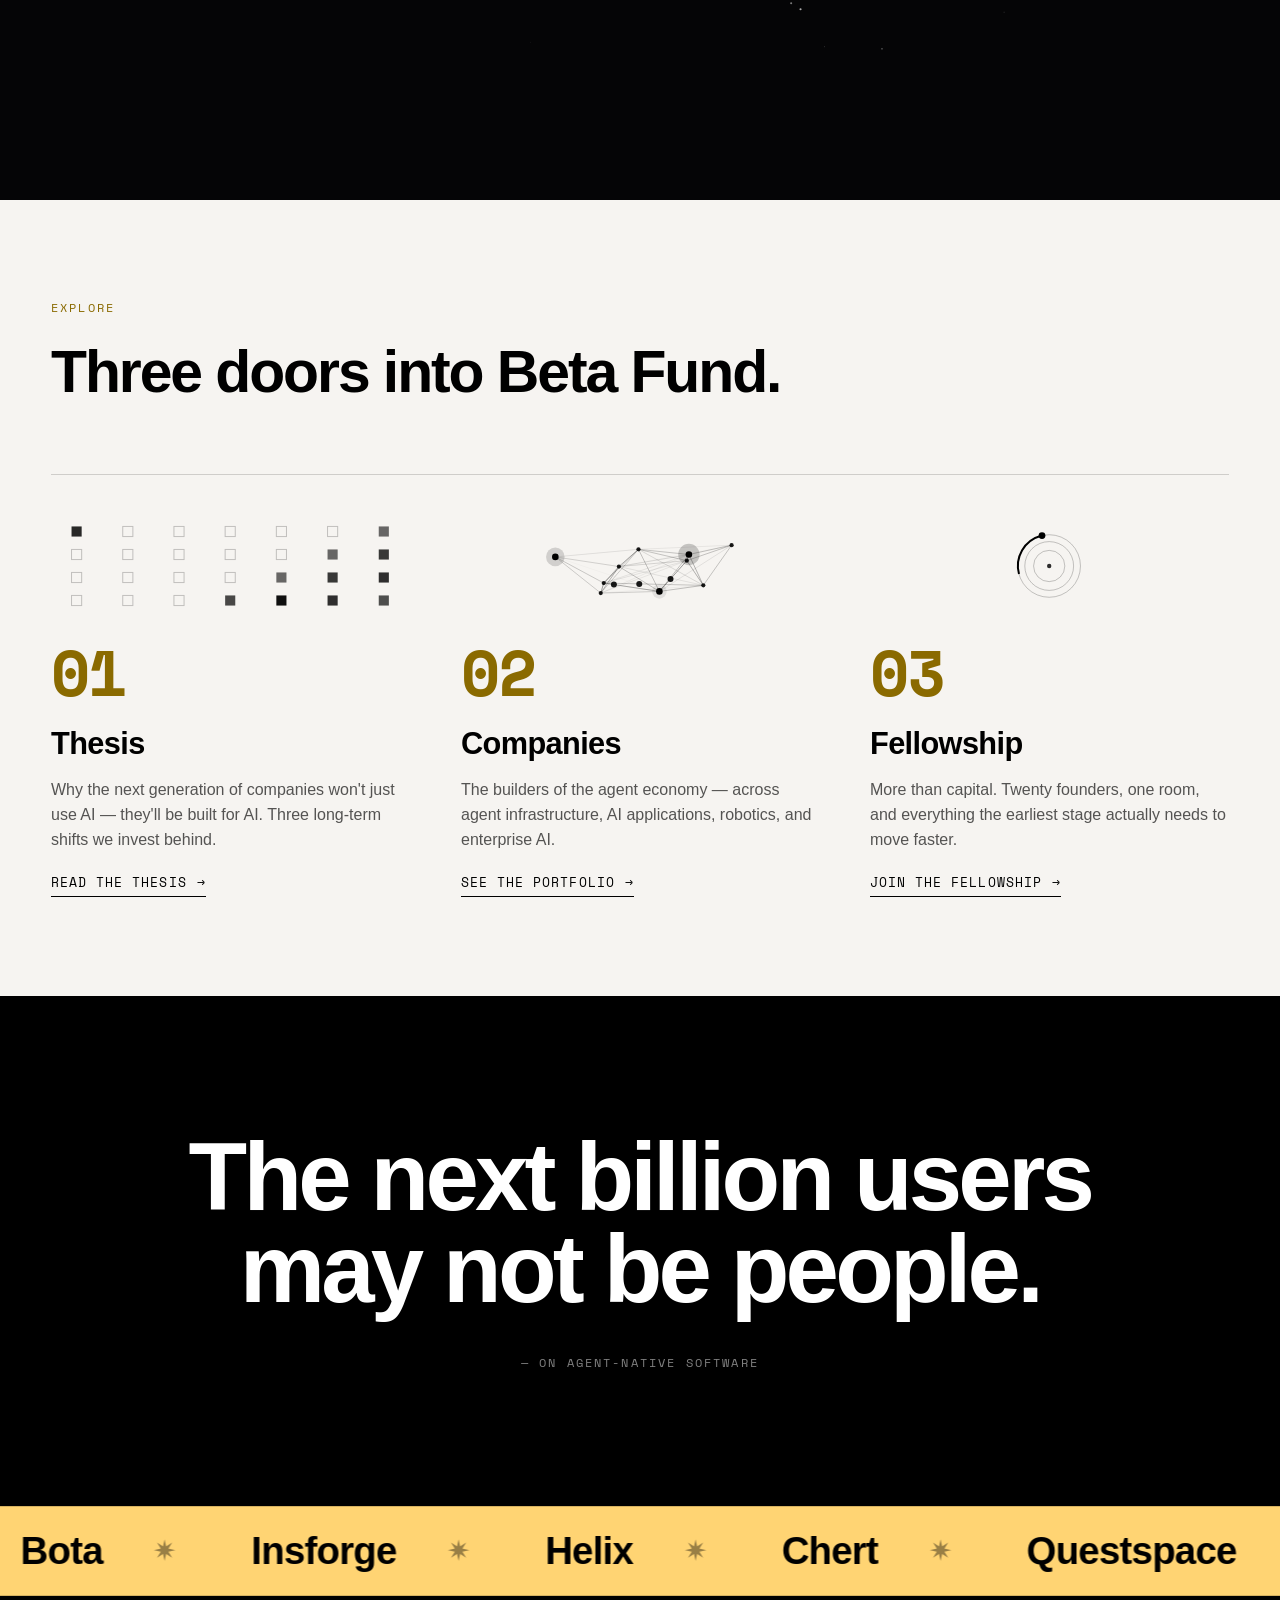
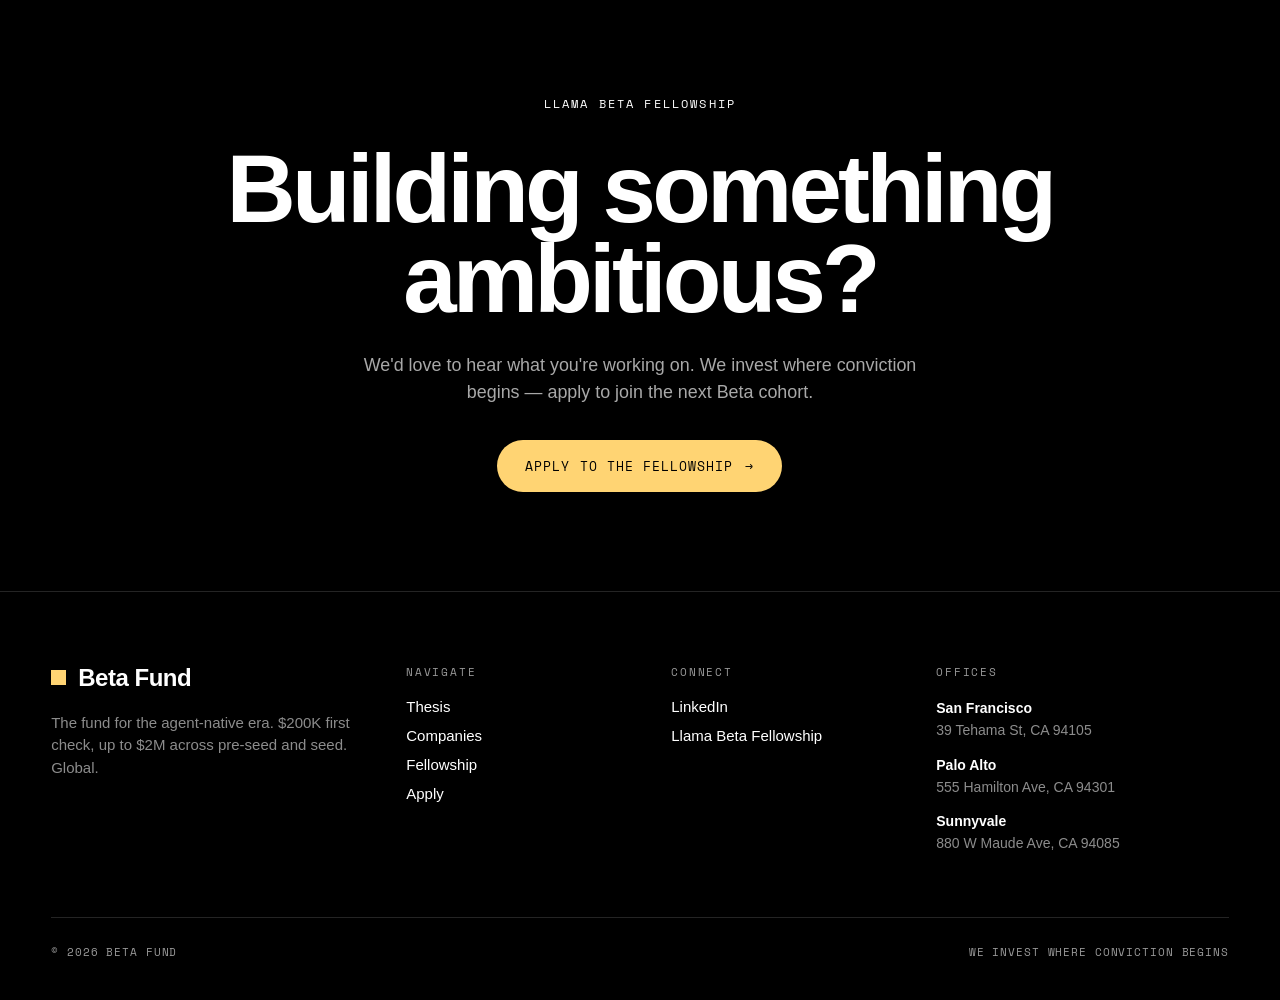
==== commit b2612826: "Deploy to betafund.ai: point og:image at www (apex 404s subpaths)" ====
--- a/index.html
+++ b/index.html
@@ -10,7 +10,7 @@
 <meta property="og:type" content="website">
 <meta name="theme-color" content="#FFD473">
 <link rel="icon" href="data:image/svg+xml,%3Csvg xmlns='http://www.w3.org/2000/svg' viewBox='0 0 32 32'%3E%3Crect width='32' height='32' fill='%23FFD473'/%3E%3Crect x='9' y='9' width='14' height='14' fill='%23000'/%3E%3C/svg%3E">
-<meta property="og:image" content="https://betafund.ai/assets/og.png">
+<meta property="og:image" content="https://www.betafund.ai/assets/og.png">
 <link rel="preconnect" href="https://fonts.googleapis.com">
 <link rel="preconnect" href="https://fonts.gstatic.com" crossorigin>
 <link href="https://fonts.googleapis.com/css2?family=Space+Mono:wght@400;700&display=swap" rel="stylesheet">
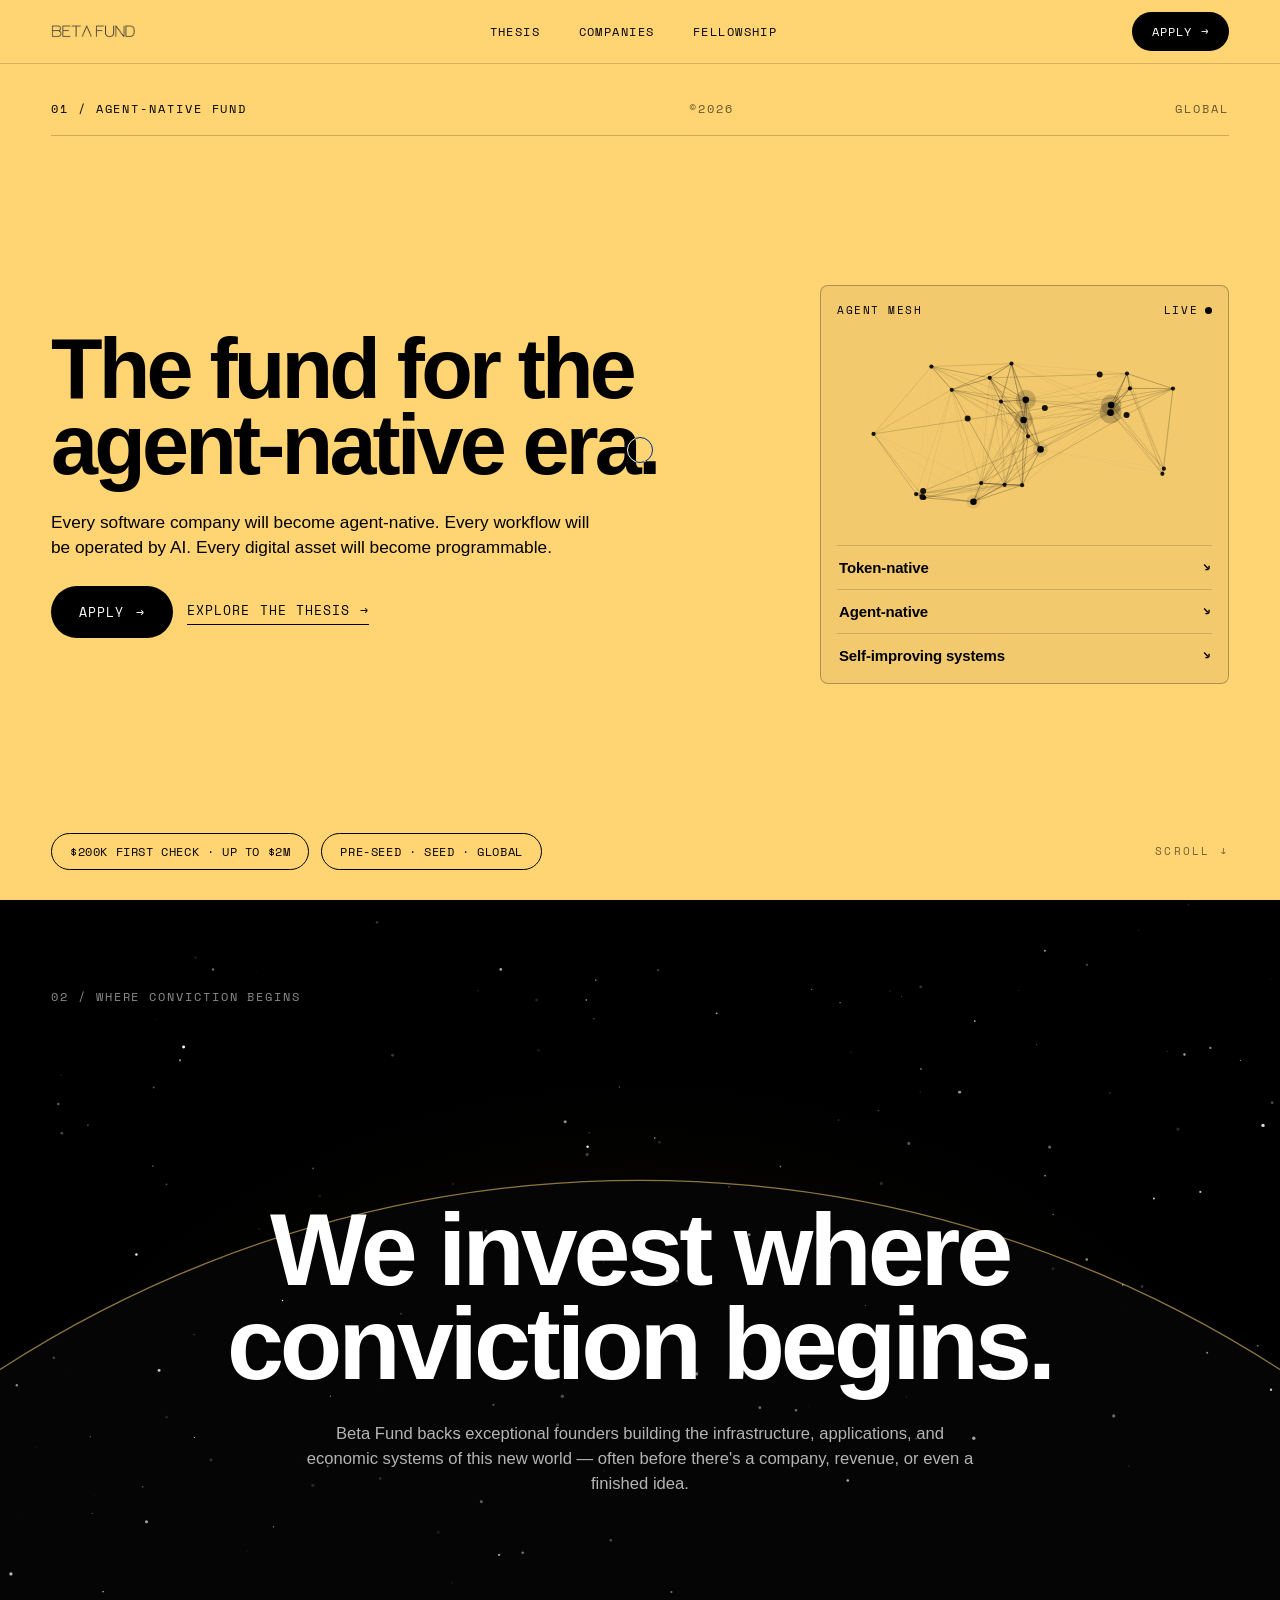
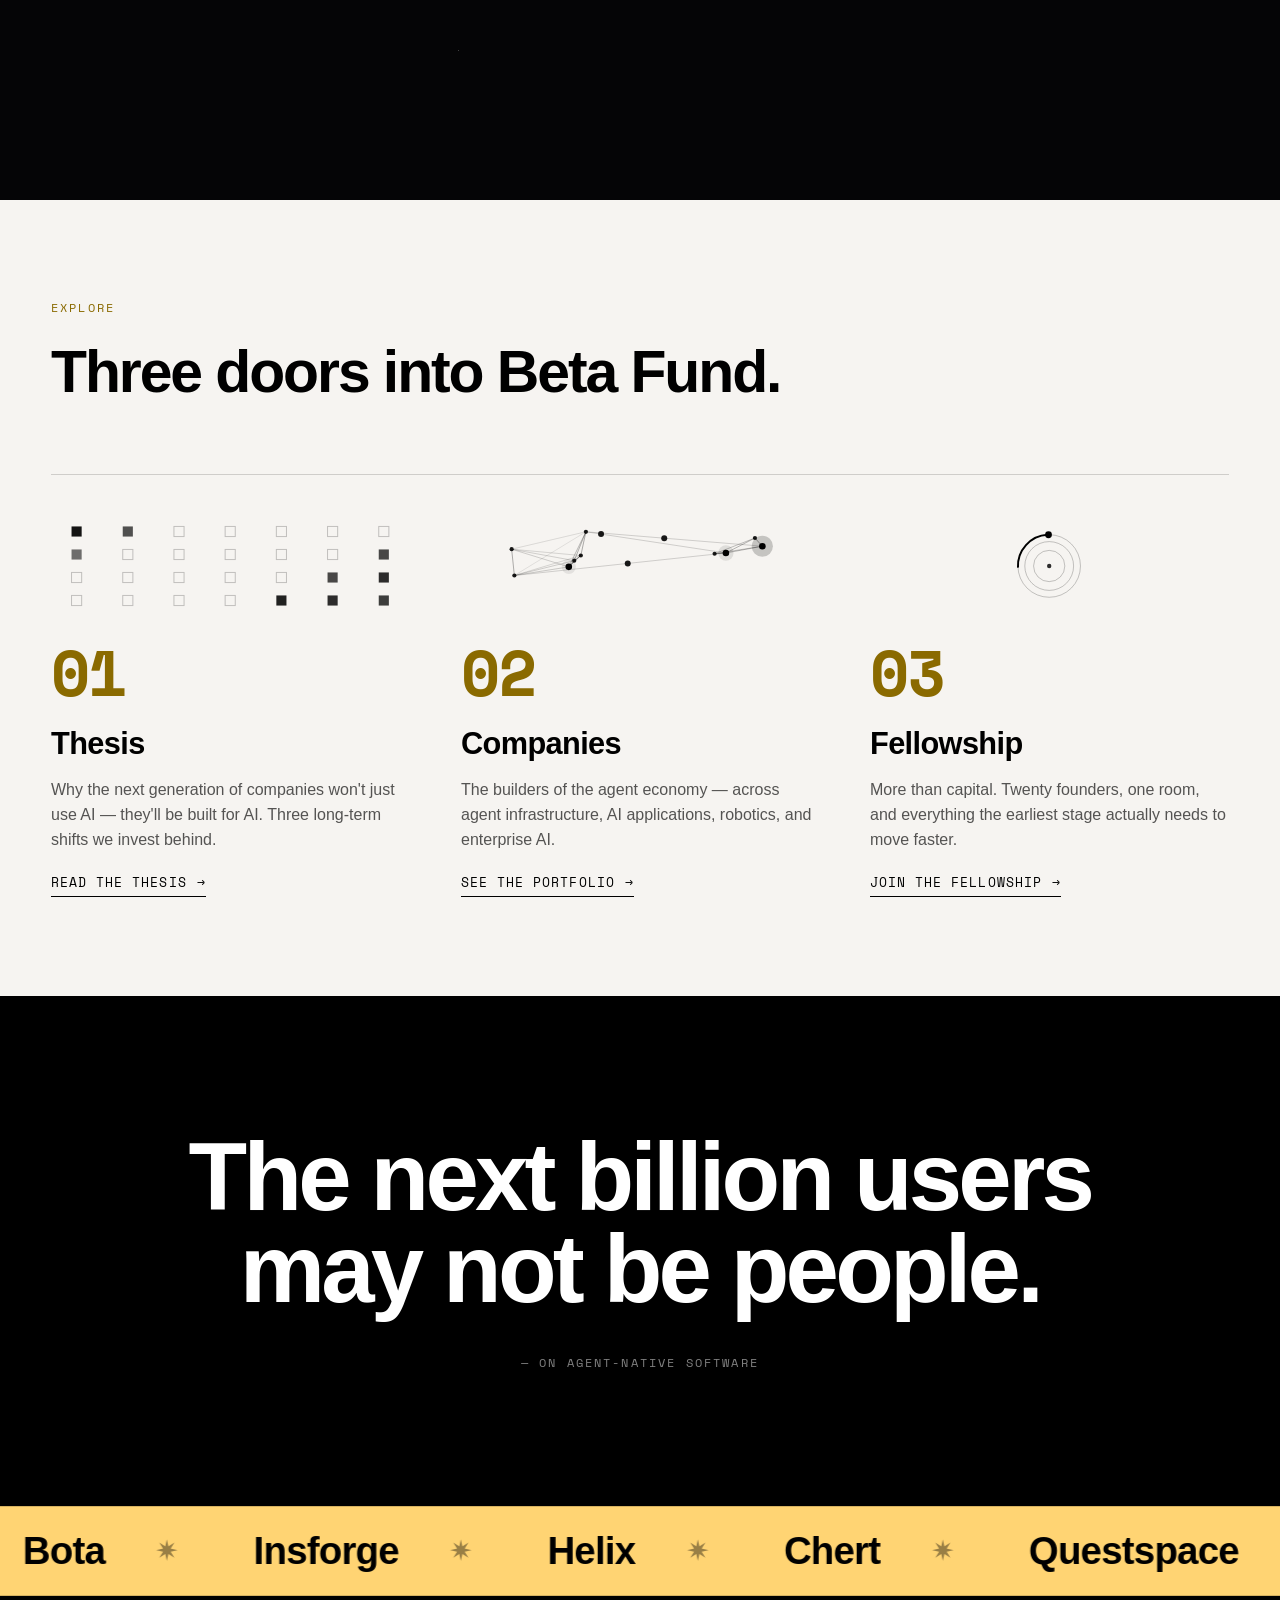
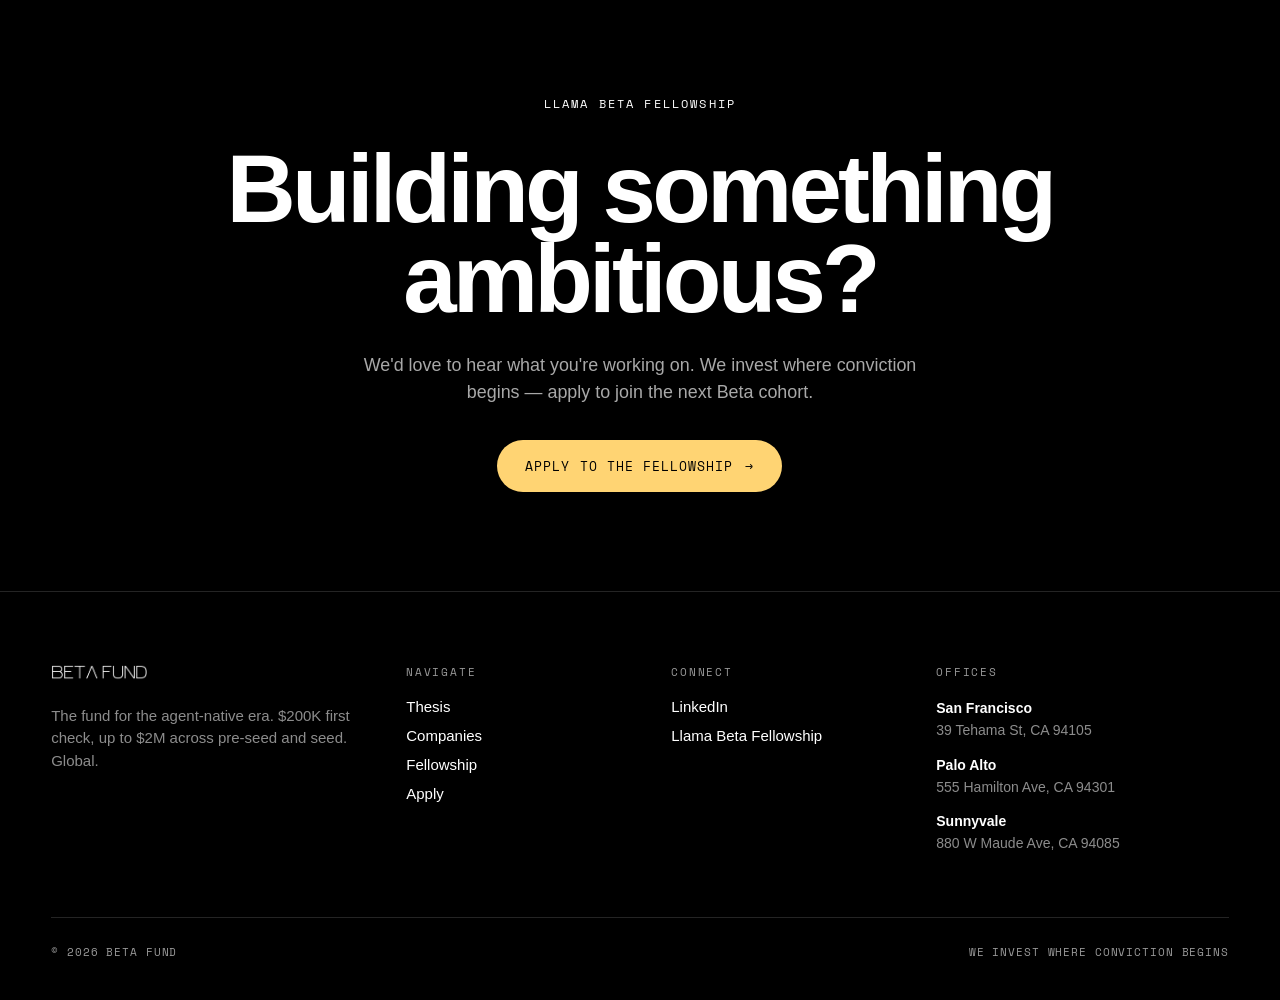
==== commit 92ae62ff: "Fellowship page: dark + green theme; real BETA FUND wordmark logo site-wide - fellowship.html scoped" ====
--- a/index.html
+++ b/index.html
@@ -21,7 +21,7 @@
 <div id="mcursor"></div>
 
 <header class="site-header">
-  <a href="./index.html" class="brand" data-magnetic aria-label="Beta Fund — home"><span class="mark"></span>Beta&nbsp;Fund</a>
+  <a href="./index.html" class="brand" data-magnetic aria-label="Beta Fund — home"><img class="brand-logo" src="./assets/logo.png" alt="Beta Fund"></a>
   <nav class="nav-links" aria-label="Primary">
     <a href="./thesis.html">Thesis</a>
     <a href="./companies.html">Companies</a>
@@ -154,7 +154,7 @@
   <div class="wrap">
     <div class="footer-grid">
       <div class="fbrand">
-        <a href="./index.html" data-magnetic><span class="mark"></span>Beta Fund</a>
+        <a href="./index.html" data-magnetic><img class="fbrand-logo" src="./assets/logo-white.png" alt="Beta Fund"></a>
         <p>The fund for the agent-native era. $200K first check, up to $2M across pre-seed and seed. Global.</p>
       </div>
       <div class="fcol">
--- a/css/site.css
+++ b/css/site.css
@@ -55,6 +55,7 @@
 }
 .brand{display:flex;align-items:center;gap:11px;font-weight:700;font-size:18px;letter-spacing:-.02em;color:#000}
 .brand .mark{width:13px;height:13px;background:#000;display:inline-block}
+.brand-logo{height:15px;width:auto;display:block}
 .nav-links{display:flex;align-items:center;gap:clamp(20px,3vw,44px)}
 .nav-links a{
   font-family:var(--mono);font-size:12px;letter-spacing:.12em;text-transform:uppercase;color:#000;
@@ -280,6 +281,8 @@
 .apply-hero .lead{margin:28px auto 0;color:rgba(255,255,255,.66)}
 .apply-pills{display:flex;justify-content:center;gap:10px;flex-wrap:wrap;margin-top:30px}
 .apply-pills span{border:1px solid rgba(255,255,255,.3);border-radius:100px;padding:9px 16px;font-family:var(--mono);font-size:11px;letter-spacing:.06em;text-transform:uppercase;color:rgba(255,255,255,.85)}
+/* spam honeypot — off-screen, never shown to humans, ignored by AT */
+.hp{position:absolute!important;left:-9999px!important;top:auto;width:1px;height:1px;overflow:hidden}
 #applyForm{display:grid;grid-template-columns:1fr 1fr;gap:16px 18px;max-width:760px;margin:48px auto 0;text-align:left}
 #applyForm .af-full{grid-column:1/-1}
 #applyForm label{display:block;font-family:var(--mono);font-size:11px;letter-spacing:.12em;text-transform:uppercase;color:rgba(255,255,255,.5);margin-bottom:8px}
@@ -303,6 +306,7 @@
 .footer-grid .fbrand{min-width:240px}
 .footer-grid .fbrand a{display:inline-flex;align-items:center;gap:12px;font-weight:700;font-size:24px;letter-spacing:-.02em}
 .footer-grid .fbrand .mark{width:15px;height:15px;background:var(--accent);display:inline-block}
+.fbrand-logo{height:17px;width:auto;display:block}
 .footer-grid .fbrand p{margin:20px 0 0;max-width:340px;font-size:15px;line-height:1.5;color:rgba(255,255,255,.55)}
 .fcol .ftitle{font-family:var(--mono);font-size:11px;letter-spacing:.16em;text-transform:uppercase;color:rgba(255,255,255,.6);margin-bottom:18px}
 .fcol .flist{display:flex;flex-direction:column;gap:12px;font-size:15px}
@@ -327,3 +331,49 @@
   *{animation:none!important;transition:none!important;scroll-behavior:auto!important}
   [data-reveal]{opacity:1!important;transform:none!important}
 }
+
+/* ============================================================
+   FELLOWSHIP GREEN THEME (scoped)
+   Dark, vivid-green variant of the design system — applies only
+   to fellowship.html via body.theme-green. Every override below
+   is scoped under .theme-green so the other 4 pages are untouched.
+   ============================================================ */
+.theme-green{--accent:#00CB50;--accent-hover:#00B347}
+
+/* header + mobile drawer flip from accent-filled to dark */
+.theme-green .site-header{background:#111214;border-bottom-color:rgba(255,255,255,.14)}
+.theme-green .brand{color:#fff}
+.theme-green .nav-links a{color:#fff}
+.theme-green .nav-links a:hover{border-bottom-color:#fff}
+.theme-green .nav-links a[aria-current="page"]{border-bottom-color:#fff}
+.theme-green .nav-toggle{border-color:rgba(255,255,255,.4)}
+.theme-green .nav-toggle span{background:#fff}
+.theme-green .nav-cta{background:var(--accent);color:#000;font-weight:700}
+.theme-green .nav-cta:hover{background:#fff}
+
+.theme-green .mobile-nav{background:#111214}
+.theme-green .mobile-nav a{color:#fff;border-bottom-color:rgba(255,255,255,.14)}
+.theme-green .mobile-nav a[aria-current="page"]{box-shadow:inset 4px 0 0 #fff}
+.theme-green .mobile-nav .m-cta{background:var(--accent);color:#000}
+.theme-green .mobile-nav .m-meta{color:rgba(255,255,255,.5)}
+
+.theme-green ::selection{background:#00CB50;color:#000}
+.theme-green .stat .v{color:var(--accent)}
+/* .theme-green .btn:hover is already covered — the base .btn:hover rule
+   uses background:var(--accent), which resolves to green on this page. */
+
+/* status badge — written generically so it's reusable on any page */
+.badge{font-family:var(--mono);font-size:12px;letter-spacing:.18em;text-transform:uppercase;color:rgba(255,255,255,.85);display:inline-flex;align-items:center;gap:10px;margin-bottom:30px}
+.bdot{width:8px;height:8px;border-radius:50%;background:var(--accent);animation:bdot-pulse 2s infinite}
+@keyframes bdot-pulse{
+  0%{box-shadow:0 0 0 0 rgba(0,203,80,.6)}
+  100%{box-shadow:0 0 0 8px rgba(0,203,80,0)}
+}
+
+/* stat + CTA row beside the fellowship hero copy */
+.fh-row{display:flex;align-items:center;gap:28px;flex-wrap:wrap;margin-top:34px}
+.fh-stat{display:flex;align-items:center;gap:14px}
+.fh-stat .v{font-weight:800;font-size:clamp(40px,4.5vw,64px);letter-spacing:-.04em;line-height:1;color:var(--accent)}
+.fh-stat .l{font-family:var(--mono);font-size:11px;letter-spacing:.14em;text-transform:uppercase;color:rgba(255,255,255,.55);line-height:1.5}
+.theme-green .fh-apply{background:var(--accent);color:#000;font-weight:700}
+.theme-green .fh-apply:hover{background:#fff;color:#000}
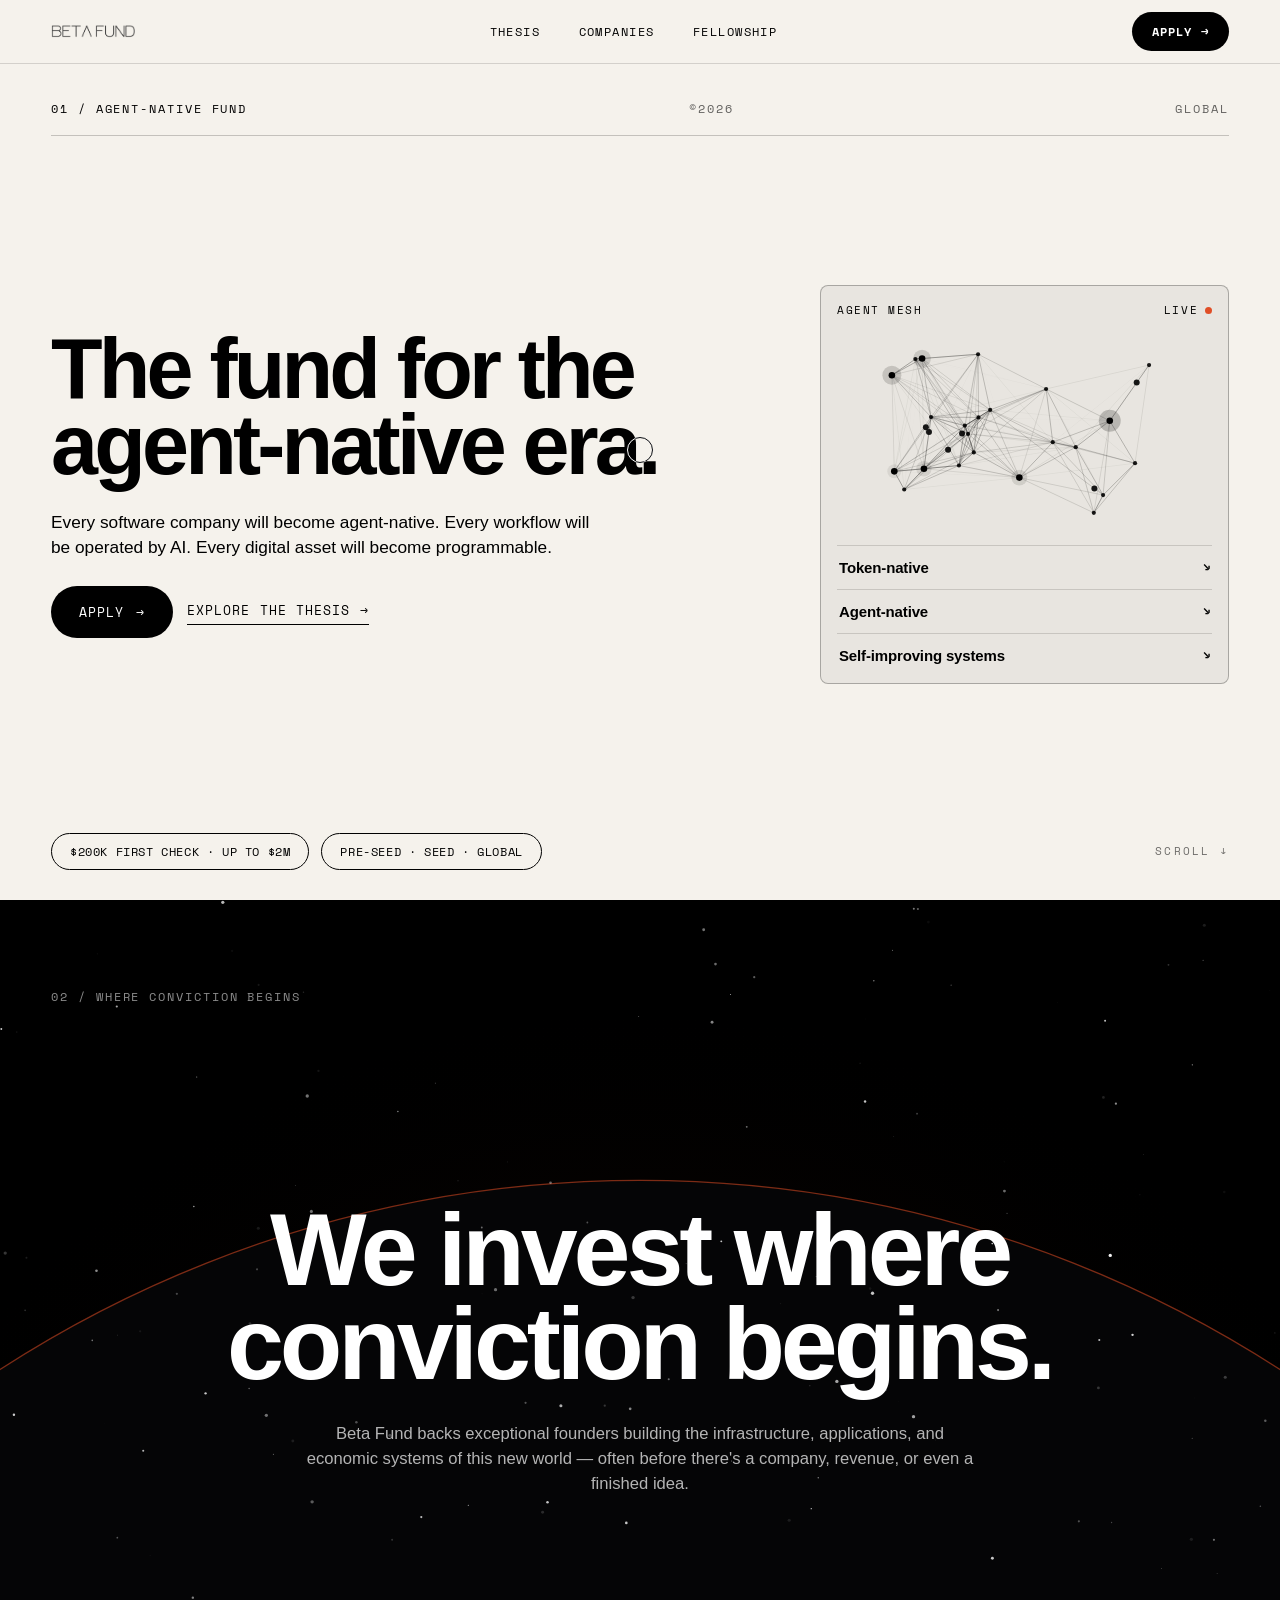
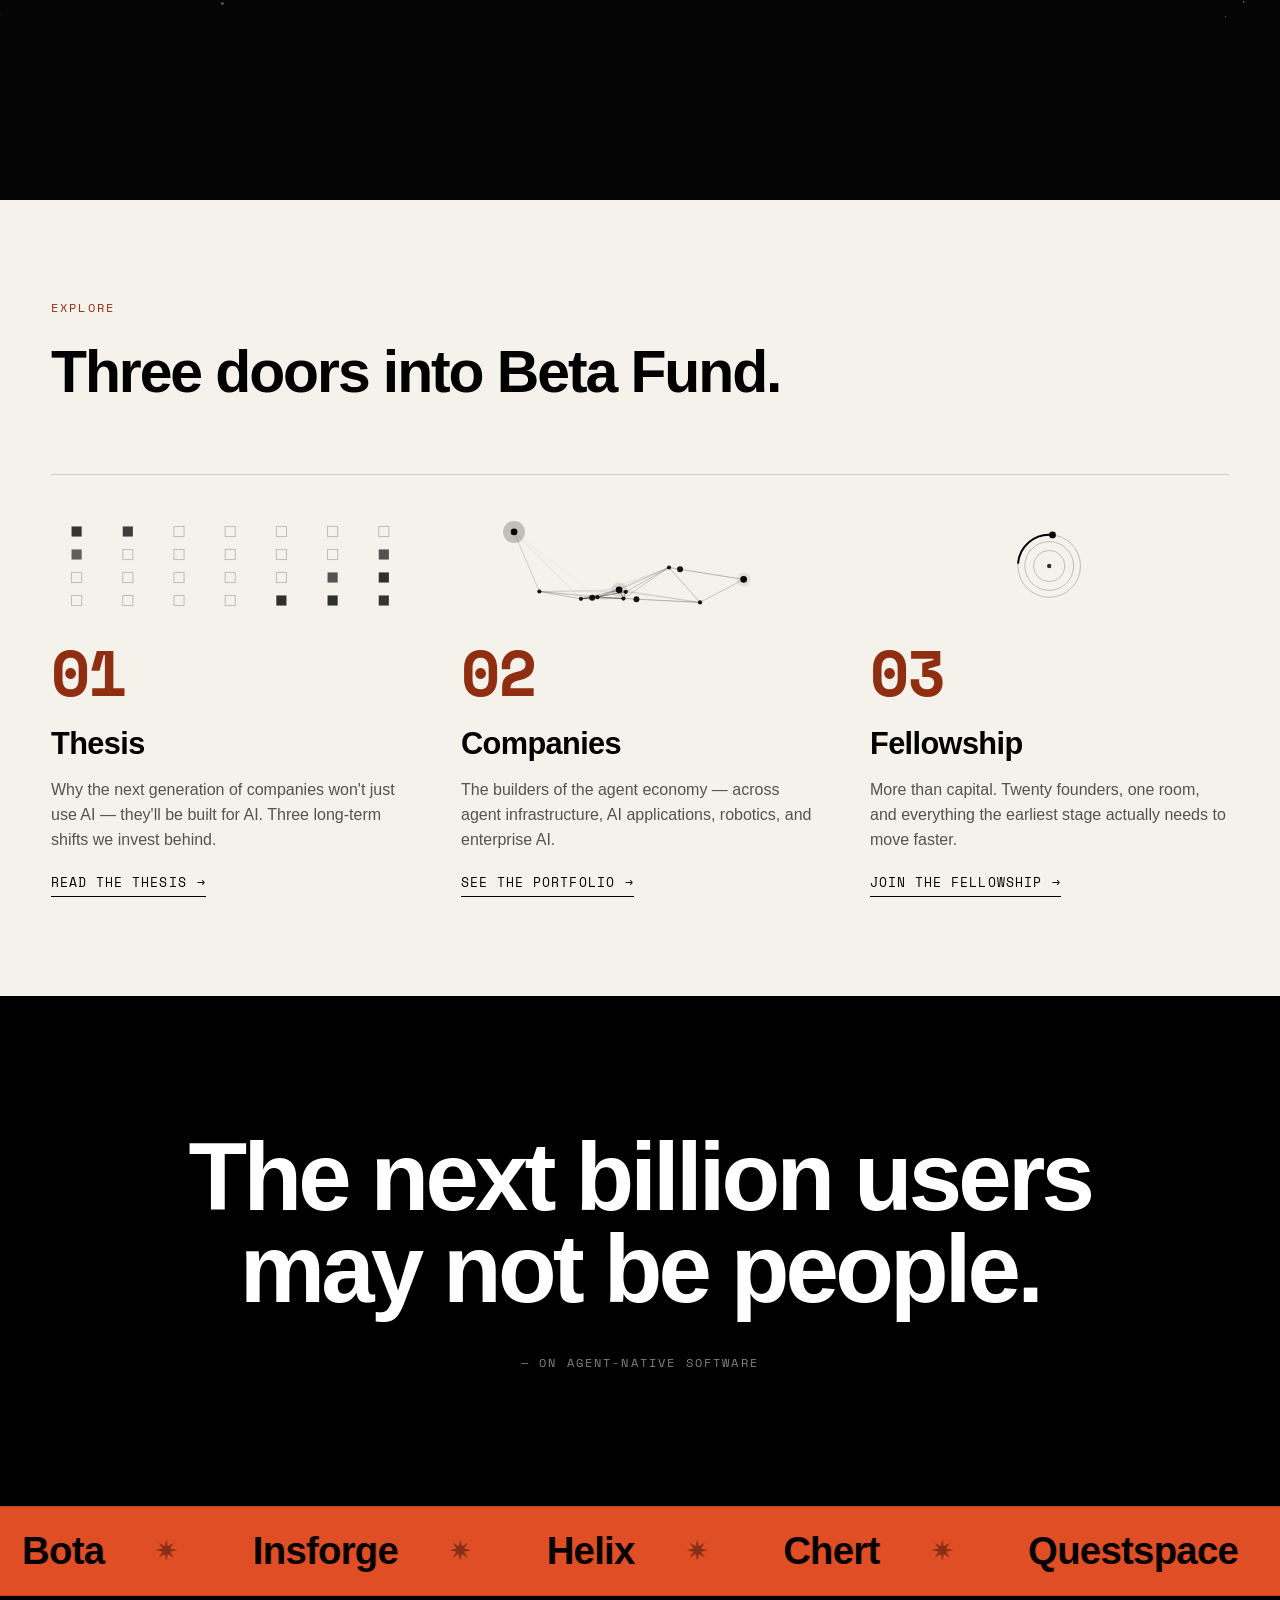
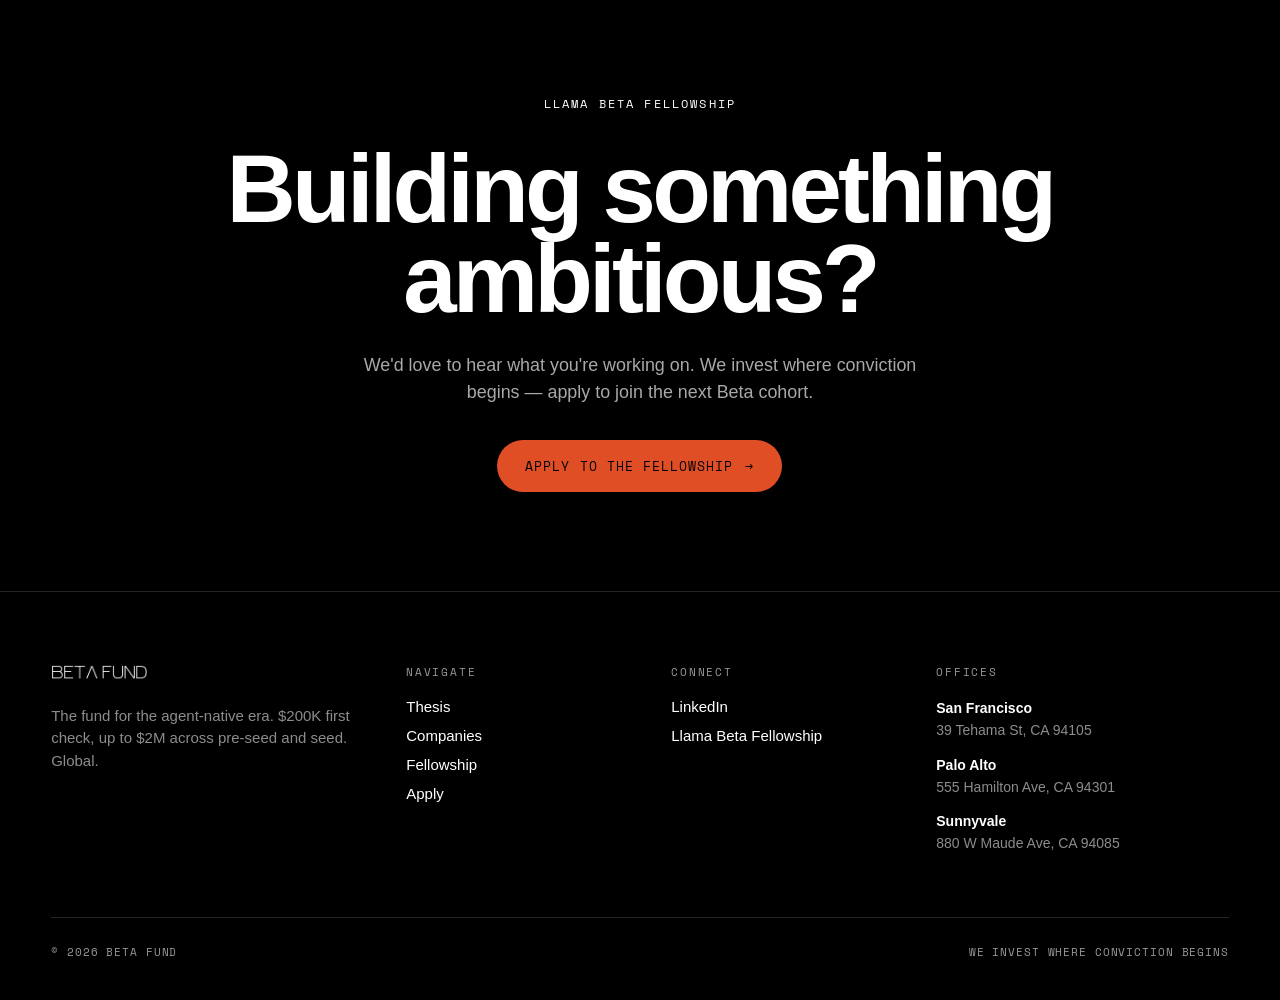
==== commit fa8f8013: "Retheme: cream + vermilion site-wide, fellowship goes light cream + green Fellowship page: dark gree" ====
--- a/index.html
+++ b/index.html
@@ -8,8 +8,8 @@
 <meta property="og:title" content="Beta Fund — The fund for the agent-native era">
 <meta property="og:description" content="We invest where conviction begins. $200K first check, up to $2M across pre-seed and seed. Global.">
 <meta property="og:type" content="website">
-<meta name="theme-color" content="#FFD473">
-<link rel="icon" href="data:image/svg+xml,%3Csvg xmlns='http://www.w3.org/2000/svg' viewBox='0 0 32 32'%3E%3Crect width='32' height='32' fill='%23FFD473'/%3E%3Crect x='9' y='9' width='14' height='14' fill='%23000'/%3E%3C/svg%3E">
+<meta name="theme-color" content="#E04E26">
+<link rel="icon" href="data:image/svg+xml,%3Csvg xmlns='http://www.w3.org/2000/svg' viewBox='0 0 32 32'%3E%3Crect width='32' height='32' fill='%23E04E26'/%3E%3Crect x='9' y='9' width='14' height='14' fill='%23000'/%3E%3C/svg%3E">
 <meta property="og:image" content="https://www.betafund.ai/assets/og.png">
 <link rel="preconnect" href="https://fonts.googleapis.com">
 <link rel="preconnect" href="https://fonts.gstatic.com" crossorigin>
--- a/css/site.css
+++ b/css/site.css
@@ -3,10 +3,11 @@
    Yellow editorial. Mobile-first.
    ============================================================ */
 :root{
-  --accent:#FFD473;
-  --gold-deep:#8A6A00;
+  --accent:#E04E26;
+  --accent-hover:#C43D18;
+  --accent-deep:#8F2E10;
   --ink:#000000;
-  --paper:#F6F4F1;
+  --paper:#F5F2EC;
   --sans:'Helvetica Neue',Helvetica,Arial,sans-serif;
   --mono:'Space Mono',ui-monospace,'SF Mono',Menlo,monospace;
   --header-h:64px;
@@ -50,8 +51,8 @@
    ============================================================ */
 .site-header{
   position:fixed;top:0;left:0;right:0;height:var(--header-h);z-index:2000;
-  background:var(--accent);display:flex;align-items:center;justify-content:space-between;
-  padding:0 var(--pad-x);border-bottom:1px solid rgba(0,0,0,.16);
+  background:var(--paper);display:flex;align-items:center;justify-content:space-between;
+  padding:0 var(--pad-x);border-bottom:1px solid rgba(0,0,0,.14);
 }
 .brand{display:flex;align-items:center;gap:11px;font-weight:700;font-size:18px;letter-spacing:-.02em;color:#000}
 .brand .mark{width:13px;height:13px;background:#000;display:inline-block}
@@ -64,7 +65,7 @@
 .nav-links a:hover{border-bottom-color:#000}
 .nav-links a[aria-current="page"]{border-bottom-color:#000}
 .nav-cta{
-  background:#000;color:#fff;font-family:var(--mono);font-size:12px;letter-spacing:.1em;text-transform:uppercase;
+  background:#000;color:#fff;font-family:var(--mono);font-size:12px;letter-spacing:.1em;text-transform:uppercase;font-weight:700;
   padding:11px 20px;border-radius:100px;display:inline-flex;align-items:center;gap:8px;transition:background .18s;
 }
 .nav-cta:hover{background:#1a1a1a}
@@ -81,7 +82,7 @@
 
 /* mobile drawer */
 .mobile-nav{
-  position:fixed;inset:var(--header-h) 0 0 0;z-index:1900;background:var(--accent);
+  position:fixed;inset:var(--header-h) 0 0 0;z-index:1900;background:var(--paper);
   display:flex;flex-direction:column;padding:28px var(--pad-x) 40px;gap:4px;
   transform:translateY(-12px);opacity:0;pointer-events:none;visibility:hidden;
   transition:opacity .28s ease,transform .28s ease,visibility .28s;
@@ -122,7 +123,7 @@
 .bg-accent{background:var(--accent);color:#000}
 
 .section-head .eyebrow{margin-bottom:26px}
-.section-head .eyebrow.gold{color:var(--gold-deep)}
+.section-head .eyebrow.gold{color:var(--accent-deep)}
 .section-head .eyebrow.acc{color:var(--accent)}
 .h2{margin:0;font-weight:800;font-size:clamp(30px,4.6vw,64px);line-height:1.02;letter-spacing:-.035em;text-wrap:balance}
 .lead{margin:28px 0 0;max-width:680px;font-size:clamp(16px,1.4vw,21px);line-height:1.5}
@@ -133,7 +134,7 @@
    HERO (home)
    ============================================================ */
 .hero{
-  background:var(--accent);color:#000;min-height:100svh;
+  background:var(--paper);color:#000;min-height:100svh;
   padding:calc(var(--header-h) + 36px) var(--pad-x) 30px;
   display:flex;flex-direction:column;justify-content:space-between;gap:clamp(28px,4vh,52px);
   position:relative;overflow:hidden;
@@ -160,7 +161,7 @@
 }
 .hero-card-head{display:flex;justify-content:space-between;align-items:center;font-family:var(--mono);font-size:11px;letter-spacing:.14em;text-transform:uppercase}
 .hero-card-head .live{display:inline-flex;align-items:center;gap:7px}
-.hero-card-head .dot{width:7px;height:7px;border-radius:50%;background:#000;display:inline-block}
+.hero-card-head .dot{width:7px;height:7px;border-radius:50%;background:var(--accent);display:inline-block}
 .hero-card canvas{flex:1;width:100%;min-height:175px}
 .hero-card .thesis-link{display:flex;align-items:center;justify-content:space-between;gap:10px;min-height:44px;padding:11px 2px;font-size:15px;font-weight:600;letter-spacing:-.01em;border-top:1px solid rgba(0,0,0,.14);transition:opacity .18s}
 .hero-card .thesis-link:hover{opacity:.55}
@@ -194,7 +195,7 @@
 }
 .bg-ink .thesis-grid{border-top-color:rgba(255,255,255,.16)}
 .thesis-card canvas{width:100%;height:92px;margin-bottom:28px}
-.thesis-card .num{font-family:var(--mono);font-size:clamp(40px,5vw,72px);font-weight:700;color:var(--gold-deep);line-height:1;letter-spacing:-.03em}
+.thesis-card .num{font-family:var(--mono);font-size:clamp(40px,5vw,72px);font-weight:700;color:var(--accent-deep);line-height:1;letter-spacing:-.03em}
 .thesis-card h3{margin:22px 0 16px;font-weight:700;font-size:clamp(24px,2.4vw,34px);letter-spacing:-.02em}
 .thesis-card p{margin:0;font-size:16px;line-height:1.55;color:rgba(0,0,0,.66)}
 
@@ -242,28 +243,28 @@
    would pin over the accordion below it — disable sticky there. */
 @media (max-width:700px){.fellow-aside{position:static;top:auto}}
 .fellow-aside h1{margin:0;font-weight:800;font-size:clamp(38px,5.6vw,80px);line-height:.96;letter-spacing:-.035em}
-.fellow-aside p{margin:28px 0 0;max-width:420px;font-size:17px;line-height:1.55;color:rgba(255,255,255,.62)}
-.fellow-aside .net{margin-top:clamp(30px,4vh,46px);border:1px solid rgba(255,255,255,.16);border-radius:8px;background:rgba(255,255,255,.02);padding:14px 14px 10px}
+.fellow-aside p{margin:28px 0 0;max-width:420px;font-size:17px;line-height:1.55;color:rgba(23,24,26,.62)}
+.fellow-aside .net{margin-top:clamp(30px,4vh,46px);border:1px solid rgba(23,24,26,.15);border-radius:8px;background:rgba(23,24,26,.03);padding:14px 14px 10px}
 .fellow-aside .net canvas{width:100%;height:clamp(150px,20vh,190px)}
-.fellow-aside .net .cap{margin-top:10px;display:flex;justify-content:space-between;align-items:center;font-family:var(--mono);font-size:11px;letter-spacing:.14em;text-transform:uppercase;color:rgba(255,255,255,.5)}
-.accordion{border-bottom:1px solid rgba(255,255,255,.16)}
-.acc-item{border-top:1px solid rgba(255,255,255,.16)}
-.acc-btn{width:100%;background:transparent;border:0;color:#fff;cursor:pointer;display:flex;align-items:center;justify-content:space-between;gap:20px;padding:26px 4px;text-align:left;transition:opacity .18s}
+.fellow-aside .net .cap{margin-top:10px;display:flex;justify-content:space-between;align-items:center;font-family:var(--mono);font-size:11px;letter-spacing:.14em;text-transform:uppercase;color:rgba(23,24,26,.5)}
+.accordion{border-bottom:1px solid rgba(23,24,26,.15)}
+.acc-item{border-top:1px solid rgba(23,24,26,.15)}
+.acc-btn{width:100%;background:transparent;border:0;color:#17181A;cursor:pointer;display:flex;align-items:center;justify-content:space-between;gap:20px;padding:26px 4px;text-align:left;transition:opacity .18s}
 .acc-btn:hover{opacity:.78}
 .acc-btn .lhs{display:flex;align-items:baseline;gap:18px}
-.acc-btn .anum{font-family:var(--mono);font-size:12px;color:rgba(255,255,255,.4)}
+.acc-btn .anum{font-family:var(--mono);font-size:12px;color:rgba(23,24,26,.4)}
 .acc-btn .atitle{font-weight:600;font-size:clamp(19px,1.9vw,27px);letter-spacing:-.015em}
 .acc-btn .sign{font-family:var(--mono);font-size:26px;color:var(--accent);line-height:1;font-weight:400;transition:transform .25s}
 .acc-btn[aria-expanded="true"] .sign{transform:rotate(45deg)}
 .acc-panel{max-height:0;opacity:0;visibility:hidden;overflow:hidden;transition:max-height .55s cubic-bezier(.2,0,0,1),opacity .4s ease-in-out,visibility .55s}
 .acc-btn[aria-expanded="true"] + .acc-panel{visibility:visible}
-.acc-panel p{margin:0 4px 26px 44px;max-width:560px;font-size:16px;line-height:1.6;color:rgba(255,255,255,.66)}
+.acc-panel p{margin:0 4px 26px 44px;max-width:560px;font-size:16px;line-height:1.6;color:rgba(23,24,26,.62)}
 @media (max-width:620px){.acc-panel p{margin-left:34px}}
 
 /* stat band */
-.stat-band{display:grid;grid-template-columns:repeat(auto-fit,minmax(180px,1fr));gap:clamp(28px,4vw,56px);margin-top:clamp(40px,6vh,72px);border-top:1px solid rgba(255,255,255,.16);padding-top:clamp(32px,4vh,48px)}
+.stat-band{display:grid;grid-template-columns:repeat(auto-fit,minmax(180px,1fr));gap:clamp(28px,4vw,56px);margin-top:clamp(40px,6vh,72px);border-top:1px solid rgba(23,24,26,.15);padding-top:clamp(32px,4vh,48px)}
 .stat .v{font-weight:800;font-size:clamp(44px,6vw,90px);line-height:1;letter-spacing:-.04em}
-.stat .l{margin-top:14px;font-family:var(--mono);font-size:12px;letter-spacing:.06em;text-transform:uppercase;color:rgba(255,255,255,.55)}
+.stat .l{margin-top:14px;font-family:var(--mono);font-size:12px;letter-spacing:.06em;text-transform:uppercase;color:rgba(23,24,26,.55)}
 
 /* ============================================================
    MARQUEE
@@ -333,47 +334,60 @@
 }
 
 /* ============================================================
-   FELLOWSHIP GREEN THEME (scoped)
-   Dark, vivid-green variant of the design system — applies only
-   to fellowship.html via body.theme-green. Every override below
-   is scoped under .theme-green so the other 4 pages are untouched.
-   ============================================================ */
-.theme-green{--accent:#00CB50;--accent-hover:#00B347}
-
-/* header + mobile drawer flip from accent-filled to dark */
-.theme-green .site-header{background:#111214;border-bottom-color:rgba(255,255,255,.14)}
-.theme-green .brand{color:#fff}
-.theme-green .nav-links a{color:#fff}
-.theme-green .nav-links a:hover{border-bottom-color:#fff}
-.theme-green .nav-links a[aria-current="page"]{border-bottom-color:#fff}
-.theme-green .nav-toggle{border-color:rgba(255,255,255,.4)}
-.theme-green .nav-toggle span{background:#fff}
-.theme-green .nav-cta{background:var(--accent);color:#000;font-weight:700}
-.theme-green .nav-cta:hover{background:#fff}
-
-.theme-green .mobile-nav{background:#111214}
-.theme-green .mobile-nav a{color:#fff;border-bottom-color:rgba(255,255,255,.14)}
-.theme-green .mobile-nav a[aria-current="page"]{box-shadow:inset 4px 0 0 #fff}
-.theme-green .mobile-nav .m-cta{background:var(--accent);color:#000}
-.theme-green .mobile-nav .m-meta{color:rgba(255,255,255,.5)}
-
-.theme-green ::selection{background:#00CB50;color:#000}
+   FELLOWSHIP LIGHT THEME (scoped)
+   Cream + green editorial variant — Swiss/minimal, print-ad feel.
+   Applies only to fellowship.html via body.theme-green. Every
+   override below is scoped under .theme-green so the other 4
+   pages are untouched.
+   ============================================================ */
+.theme-green{--accent:#1B9E4B;--accent-hover:#008543}
+
+/* header + mobile drawer: cream bg, ink brand + links (flip from the old dark theme) */
+.theme-green .site-header{background:#F6F4EE;border-bottom-color:rgba(23,24,26,.15)}
+.theme-green .brand{color:#17181A}
+.theme-green .nav-links a{color:#17181A}
+.theme-green .nav-links a:hover{border-bottom-color:#17181A}
+.theme-green .nav-links a[aria-current="page"]{border-bottom-color:#17181A}
+.theme-green .nav-toggle{border-color:rgba(23,24,26,.4)}
+.theme-green .nav-toggle span{background:#17181A}
+.theme-green .nav-cta{background:#17181A;color:#fff;font-weight:700}
+.theme-green .nav-cta:hover{background:#000}
+
+.theme-green .mobile-nav{background:#F6F4EE}
+.theme-green .mobile-nav a{color:#17181A;border-bottom-color:rgba(23,24,26,.14)}
+.theme-green .mobile-nav a[aria-current="page"]{box-shadow:inset 4px 0 0 #17181A}
+.theme-green .mobile-nav .m-cta{background:#17181A;color:#fff}
+.theme-green .mobile-nav .m-meta{color:rgba(23,24,26,.5)}
+
+.theme-green ::selection{background:#1B9E4B;color:#F6F4EE}
 .theme-green .stat .v{color:var(--accent)}
-/* .theme-green .btn:hover is already covered — the base .btn:hover rule
-   uses background:var(--accent), which resolves to green on this page. */
-
-/* status badge — written generically so it's reusable on any page */
-.badge{font-family:var(--mono);font-size:12px;letter-spacing:.18em;text-transform:uppercase;color:rgba(255,255,255,.85);display:inline-flex;align-items:center;gap:10px;margin-bottom:30px}
+
+/* main content + closing CTA band: cream everywhere, no dark sections
+   except the primary CTA pill (see .fh-apply / .btn below) */
+.theme-green .bg-ink{background:#F6F4EE;color:#17181A}
+.theme-green .bg-accent{background:#F6F4EE;color:#17181A;border-top:1px solid rgba(23,24,26,.15)}
+
+/* the word "Fellowship" in the H1 picks up the accent green */
+.theme-green .acc-word{color:var(--accent)}
+
+/* primary CTA stays a dark ink pill even though the page is light,
+   with a green arrow glyph. .btn:hover keeps its inline background:#000
+   (higher specificity than the base .btn:hover rule) so hover already
+   stays dark without an override here. */
+.theme-green .btn .arr{color:var(--accent)}
+.theme-green .fh-apply{background:#17181A;color:#fff;font-weight:700}
+.theme-green .fh-apply:hover{background:#000;color:#fff}
+
+/* status badge — mono, uppercase, ink text, green pulse dot */
+.badge{font-family:var(--mono);font-size:12px;letter-spacing:.18em;text-transform:uppercase;color:#17181A;display:inline-flex;align-items:center;gap:10px;margin-bottom:30px}
 .bdot{width:8px;height:8px;border-radius:50%;background:var(--accent);animation:bdot-pulse 2s infinite}
 @keyframes bdot-pulse{
-  0%{box-shadow:0 0 0 0 rgba(0,203,80,.6)}
-  100%{box-shadow:0 0 0 8px rgba(0,203,80,0)}
+  0%{box-shadow:0 0 0 0 rgba(27,158,75,.6)}
+  100%{box-shadow:0 0 0 8px rgba(27,158,75,0)}
 }
 
 /* stat + CTA row beside the fellowship hero copy */
 .fh-row{display:flex;align-items:center;gap:28px;flex-wrap:wrap;margin-top:34px}
 .fh-stat{display:flex;align-items:center;gap:14px}
 .fh-stat .v{font-weight:800;font-size:clamp(40px,4.5vw,64px);letter-spacing:-.04em;line-height:1;color:var(--accent)}
-.fh-stat .l{font-family:var(--mono);font-size:11px;letter-spacing:.14em;text-transform:uppercase;color:rgba(255,255,255,.55);line-height:1.5}
-.theme-green .fh-apply{background:var(--accent);color:#000;font-weight:700}
-.theme-green .fh-apply:hover{background:#fff;color:#000}
+.fh-stat .l{font-family:var(--mono);font-size:11px;letter-spacing:.14em;text-transform:uppercase;color:rgba(23,24,26,.55);line-height:1.5}
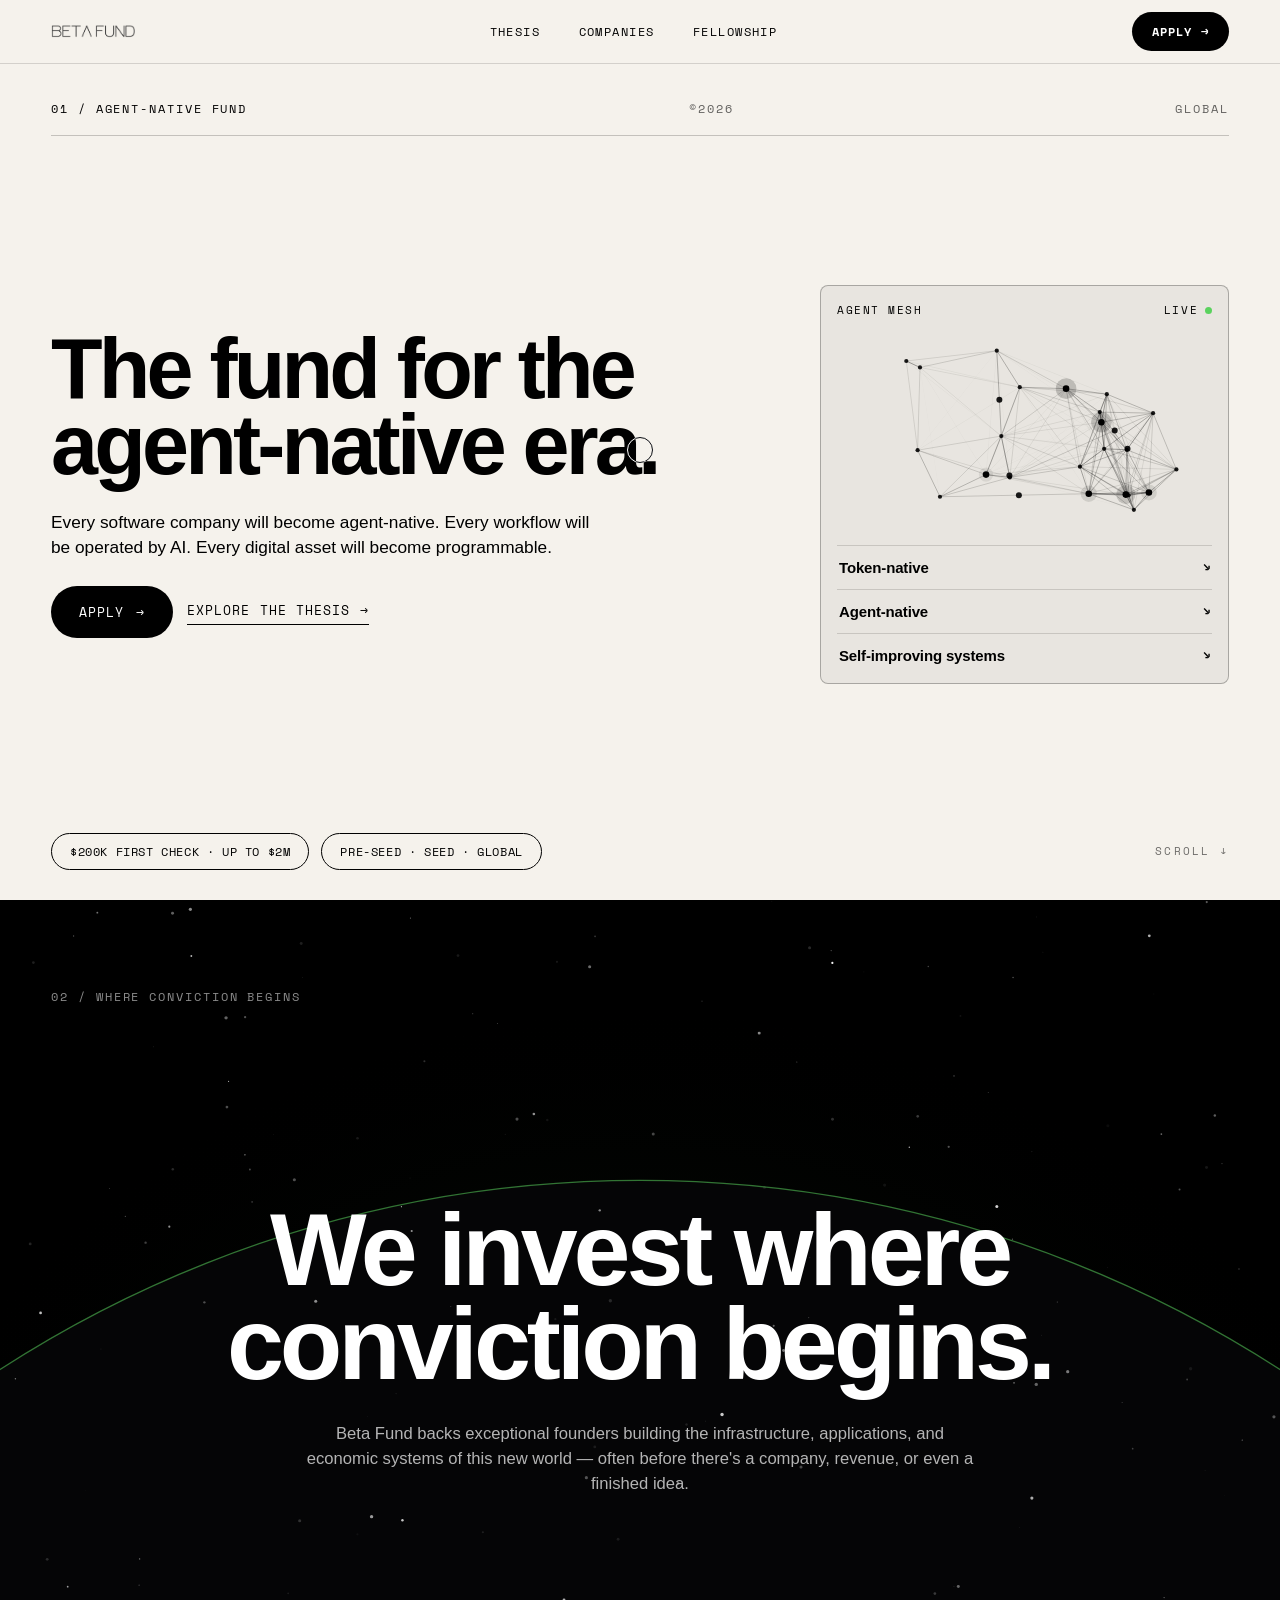
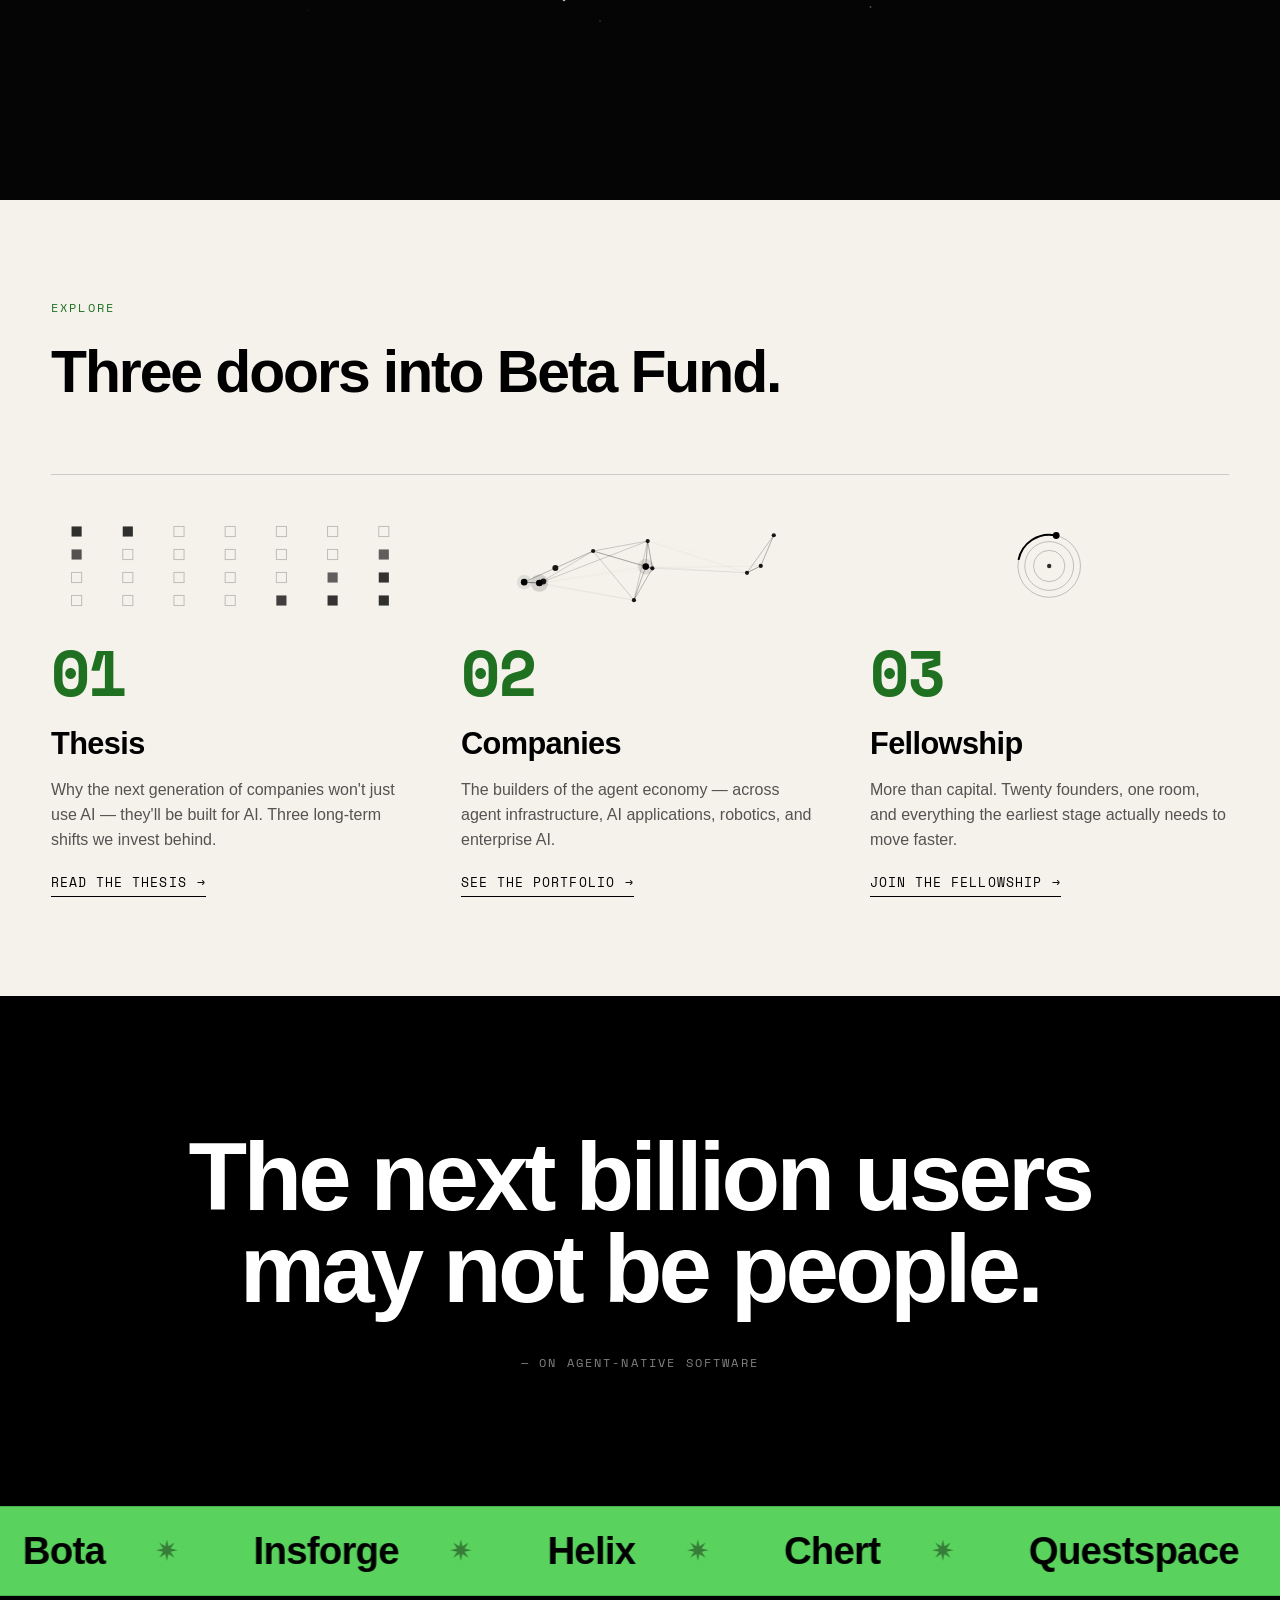
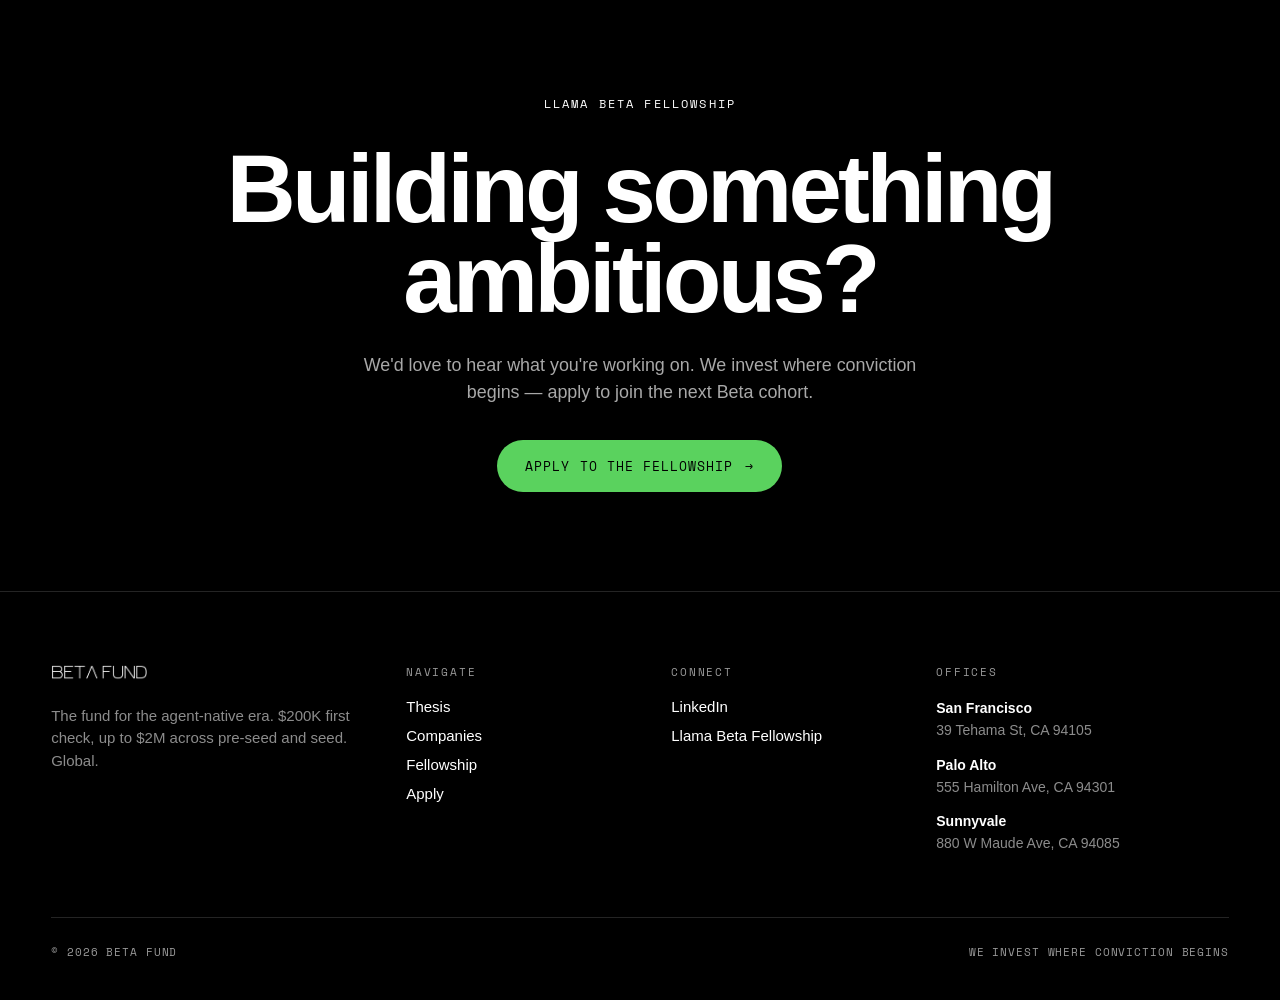
==== commit 807ee689: "Bright brand green #5AD25E site-wide, high-res llama mark, hero fits short viewports Co-Authored-By:" ====
--- a/index.html
+++ b/index.html
@@ -8,8 +8,8 @@
 <meta property="og:title" content="Beta Fund — The fund for the agent-native era">
 <meta property="og:description" content="We invest where conviction begins. $200K first check, up to $2M across pre-seed and seed. Global.">
 <meta property="og:type" content="website">
-<meta name="theme-color" content="#E04E26">
-<link rel="icon" href="data:image/svg+xml,%3Csvg xmlns='http://www.w3.org/2000/svg' viewBox='0 0 32 32'%3E%3Crect width='32' height='32' fill='%23E04E26'/%3E%3Crect x='9' y='9' width='14' height='14' fill='%23000'/%3E%3C/svg%3E">
+<meta name="theme-color" content="#5AD25E">
+<link rel="icon" href="data:image/svg+xml,%3Csvg xmlns='http://www.w3.org/2000/svg' viewBox='0 0 32 32'%3E%3Crect width='32' height='32' fill='%235AD25E'/%3E%3Crect x='9' y='9' width='14' height='14' fill='%23000'/%3E%3C/svg%3E">
 <meta property="og:image" content="https://www.betafund.ai/assets/og.png">
 <link rel="preconnect" href="https://fonts.googleapis.com">
 <link rel="preconnect" href="https://fonts.gstatic.com" crossorigin>
--- a/css/site.css
+++ b/css/site.css
@@ -3,9 +3,9 @@
    Yellow editorial. Mobile-first.
    ============================================================ */
 :root{
-  --accent:#E04E26;
-  --accent-hover:#C43D18;
-  --accent-deep:#8F2E10;
+  --accent:#5AD25E;
+  --accent-hover:#3BCA40;
+  --accent-deep:#1F7021;
   --ink:#000000;
   --paper:#F5F2EC;
   --sans:'Helvetica Neue',Helvetica,Arial,sans-serif;
@@ -237,17 +237,13 @@
 /* ============================================================
    FELLOWSHIP
    ============================================================ */
-.fellow-grid{display:grid;grid-template-columns:repeat(auto-fit,minmax(300px,1fr));gap:clamp(36px,5vw,80px);align-items:start}
-.fellow-aside{position:sticky;top:calc(var(--header-h) + 32px)}
-/* once the fellowship grid collapses to one column (~692px), a sticky aside
-   would pin over the accordion below it — disable sticky there. */
-@media (max-width:700px){.fellow-aside{position:static;top:auto}}
-.fellow-aside h1{margin:0;font-weight:800;font-size:clamp(38px,5.6vw,80px);line-height:.96;letter-spacing:-.035em}
-.fellow-aside p{margin:28px 0 0;max-width:420px;font-size:17px;line-height:1.55;color:rgba(23,24,26,.62)}
-.fellow-aside .net{margin-top:clamp(30px,4vh,46px);border:1px solid rgba(23,24,26,.15);border-radius:8px;background:rgba(23,24,26,.03);padding:14px 14px 10px}
-.fellow-aside .net canvas{width:100%;height:clamp(150px,20vh,190px)}
-.fellow-aside .net .cap{margin-top:10px;display:flex;justify-content:space-between;align-items:center;font-family:var(--mono);font-size:11px;letter-spacing:.14em;text-transform:uppercase;color:rgba(23,24,26,.5)}
-.accordion{border-bottom:1px solid rgba(23,24,26,.15)}
+/* signature mesh block — now a full-width block in its own pushed-down
+   section rather than a sidebar item, so it's styled standalone (no longer
+   scoped under a .fellow-aside parent that no longer exists in the markup). */
+.net{margin-top:clamp(32px,5vh,56px);border:1px solid rgba(23,24,26,.15);border-radius:8px;background:rgba(23,24,26,.03);padding:16px 16px 12px}
+.net canvas{width:100%;height:clamp(200px,28vh,300px)}
+.net .cap{margin-top:12px;display:flex;justify-content:space-between;align-items:center;font-family:var(--mono);font-size:11px;letter-spacing:.14em;text-transform:uppercase;color:rgba(23,24,26,.5)}
+.accordion{margin-top:clamp(40px,6vh,64px);border-bottom:1px solid rgba(23,24,26,.15)}
 .acc-item{border-top:1px solid rgba(23,24,26,.15)}
 .acc-btn{width:100%;background:transparent;border:0;color:#17181A;cursor:pointer;display:flex;align-items:center;justify-content:space-between;gap:20px;padding:26px 4px;text-align:left;transition:opacity .18s}
 .acc-btn:hover{opacity:.78}
@@ -340,7 +336,7 @@
    override below is scoped under .theme-green so the other 4
    pages are untouched.
    ============================================================ */
-.theme-green{--accent:#1B9E4B;--accent-hover:#008543}
+.theme-green{--accent:#5AD25E;--accent-hover:#3BCA40}
 
 /* header + mobile drawer: cream bg, ink brand + links (flip from the old dark theme) */
 .theme-green .site-header{background:#F6F4EE;border-bottom-color:rgba(23,24,26,.15)}
@@ -359,8 +355,11 @@
 .theme-green .mobile-nav .m-cta{background:#17181A;color:#fff}
 .theme-green .mobile-nav .m-meta{color:rgba(23,24,26,.5)}
 
-.theme-green ::selection{background:#1B9E4B;color:#F6F4EE}
+.theme-green ::selection{background:#5AD25E;color:#17181A}
 .theme-green .stat .v{color:var(--accent)}
+/* small mono label on cream ("What you get") — bright green fails contrast as
+   small text here, so this one instance rides the deep token instead. */
+.theme-green .eyebrow.acc{color:var(--accent-deep)}
 
 /* main content + closing CTA band: cream everywhere, no dark sections
    except the primary CTA pill (see .fh-apply / .btn below) */
@@ -379,15 +378,45 @@
 .theme-green .fh-apply:hover{background:#000;color:#fff}
 
 /* status badge — mono, uppercase, ink text, green pulse dot */
-.badge{font-family:var(--mono);font-size:12px;letter-spacing:.18em;text-transform:uppercase;color:#17181A;display:inline-flex;align-items:center;gap:10px;margin-bottom:30px}
+.badge{font-family:var(--mono);font-size:12px;letter-spacing:.18em;text-transform:uppercase;color:#17181A;display:inline-flex;align-items:center;gap:10px;margin-bottom:0}
 .bdot{width:8px;height:8px;border-radius:50%;background:var(--accent);animation:bdot-pulse 2s infinite}
 @keyframes bdot-pulse{
-  0%{box-shadow:0 0 0 0 rgba(27,158,75,.6)}
-  100%{box-shadow:0 0 0 8px rgba(27,158,75,0)}
-}
-
-/* stat + CTA row beside the fellowship hero copy */
-.fh-row{display:flex;align-items:center;gap:28px;flex-wrap:wrap;margin-top:34px}
-.fh-stat{display:flex;align-items:center;gap:14px}
-.fh-stat .v{font-weight:800;font-size:clamp(40px,4.5vw,64px);letter-spacing:-.04em;line-height:1;color:var(--accent)}
-.fh-stat .l{font-family:var(--mono);font-size:11px;letter-spacing:.14em;text-transform:uppercase;color:rgba(23,24,26,.55);line-height:1.5}
+  0%{box-shadow:0 0 0 0 rgba(90,210,94,.6)}
+  100%{box-shadow:0 0 0 8px rgba(90,210,94,0)}
+}
+
+/* stat + CTA row at the foot of the fellowship hero */
+.fh-row{display:flex;align-items:center;justify-content:space-between;gap:28px;flex-wrap:wrap}
+.fh-stats{display:flex;gap:clamp(32px,6vw,64px);flex-wrap:wrap}
+.fh-stat{display:flex;flex-direction:column;gap:8px}
+.fh-stat .v{font-weight:800;font-size:clamp(28px,min(4.6vw,7svh),60px);letter-spacing:-.04em;line-height:1;color:#17181A}
+.fh-stat .l{font-family:var(--mono);font-size:11px;letter-spacing:.14em;text-transform:uppercase;color:rgba(23,24,26,.55)}
+
+/* ============================================================
+   FELLOWSHIP — full-viewport landing hero
+   Cream editorial: badge/url row, big two-line lockup beside the
+   llama mark, hairline, then a stat + CTA foot row. Every class
+   here is fellowship-only (used nowhere else in the markup).
+   ============================================================ */
+.fh-hero{background:#F6F4EE;color:#17181A;min-height:100svh;display:flex;padding:calc(var(--header-h) + clamp(14px,3.2svh,48px)) var(--pad-x) clamp(16px,3.2svh,56px)}
+.fh-hero-wrap{display:flex;flex-direction:column;justify-content:space-between;gap:clamp(14px,4svh,72px);flex:1;width:100%}
+
+.fh-top{display:flex;justify-content:space-between;align-items:center;flex-wrap:wrap;gap:12px}
+.fh-url{font-family:var(--mono);font-size:13px;letter-spacing:.2em;text-transform:uppercase;color:rgba(23,24,26,.42)}
+
+.fh-mid{display:grid;grid-template-columns:1.5fr 1fr;gap:clamp(24px,5vw,64px);align-items:center}
+.fh-copy h1{margin:0;font-weight:800;font-size:clamp(36px,min(9vw,14svh),110px);line-height:.95;letter-spacing:-.04em}
+.fh-copy p{margin:clamp(10px,min(3vh,2.6svh),30px) 0 0;max-width:46ch;font-size:clamp(15px,min(1.6vw,2.6svh),24px);line-height:1.45;color:rgba(23,24,26,.62)}
+.fh-copy p strong{color:#17181A;font-weight:700}
+.fh-mark{display:flex;align-items:center;justify-content:center}
+.fh-mark img{width:clamp(160px,min(27vw,43svh),380px);height:auto}
+
+.fh-hr{border-top:1px solid rgba(23,24,26,.15)}
+
+@media (max-width:820px){
+  .fh-mid{grid-template-columns:1fr}
+  .fh-mark{justify-content:flex-start}
+  .fh-mark img{width:180px}
+  .fh-row{flex-direction:column;align-items:flex-start;gap:24px}
+  .fh-row .fh-apply{width:100%;justify-content:center}
+}
